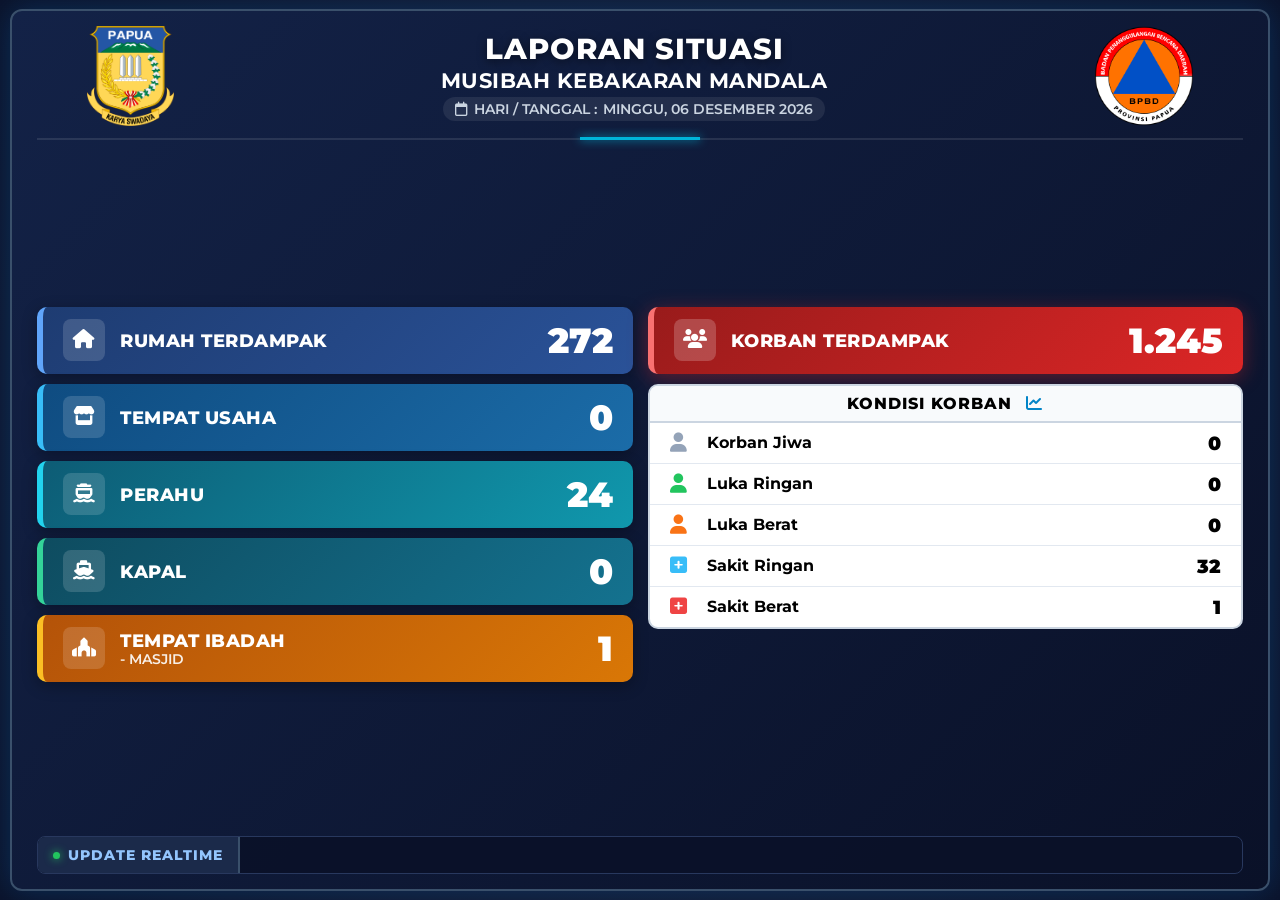
==== index.html @ 06abd389 "Add files via upload" ====
<!DOCTYPE html>
<html lang="id">
<head>
    <meta charset="UTF-8">
    <meta name="viewport" content="width=device-width, initial-scale=1.0">
    <title>Laporan Situasi - Musibah Kebakaran Mandala</title>
    <!-- Google Fonts & FontAwesome untuk Ikon -->
    <link href="https://fonts.googleapis.com/css2?family=Montserrat:wght@400;600;700;800;900&display=swap" rel="stylesheet">
    <link rel="stylesheet" href="https://cdnjs.cloudflare.com/ajax/libs/font-awesome/6.4.0/css/all.min.css">
    <!-- Hubungkan file CSS eksternal -->
    <link rel="stylesheet" href="style.css">
</head>
<body>

    <div class="dashboard-container">
        <!-- HEADER -->
        <div class="header">
            <div class="logo-left">
                <img src="logo/logo_pemprov.jpeg" alt="Logo Pemprov" style="height: 100px; object-fit: contain;">
            </div>
            <div class="title-center">
                <h1>LAPORAN SITUASI</h1>
                <h2>MUSIBAH KEBAKARAN MANDALA</h2>
                <div class="date-badge">
                    <i class="fa-regular fa-calendar"></i> HARI / TANGGAL : <span id="header-date">SABTU, 05 SEPTEMBER 2026</span>
                </div>
            </div>
            <div class="logo-right">
                <img src="logo/logo_bpbd.png" alt="Logo BPBD" style="height: 100px; object-fit: contain;">
            </div>
        </div>

        <!-- CONTENT GRID -->
        <div class="content-grid">
            
            <!-- KOLOM KIRI -->
            <div class="column">
                <!-- Rumah Terdampak -->
                <div class="card bg-blue-1">
                    <div class="card-left">
                        <div class="card-icon"><i class="fa-solid fa-house"></i></div>
                        <div class="card-title">RUMAH TERDAMPAK</div>
                    </div>
                    <div class="card-value" id="val-rumah">272</div>
                </div>

                <!-- Tempat Usaha -->
                <div class="card bg-blue-2">
                    <div class="card-left">
                        <div class="card-icon"><i class="fa-solid fa-store"></i></div>
                        <div class="card-title">TEMPAT USAHA</div>
                    </div>
                    <div class="card-value" id="val-usaha">0</div>
                </div>

                <!-- Perahu -->
                <div class="card bg-teal-1">
                    <div class="card-left">
                        <div class="card-icon"><i class="fa-solid fa-ferry"></i></div>
                        <div class="card-title">PERAHU</div>
                    </div>
                    <div class="card-value" id="val-perahu">24</div>
                </div>

                <!-- Kapal -->
                <div class="card bg-teal-2">
                    <div class="card-left">
                        <div class="card-icon"><i class="fa-solid fa-ship"></i></div>
                        <div class="card-title">KAPAL</div>
                    </div>
                    <div class="card-value" id="val-kapal">0</div>
                </div>

                <!-- Tempat Ibadah -->
                <div class="card bg-orange">
                    <div class="card-left">
                        <div class="card-icon"><i class="fa-solid fa-place-of-worship"></i></div>
                        <div>
                            <div class="card-title">TEMPAT IBADAH</div>
                            <div style="font-size: 0.85rem; font-weight: 600; opacity: 0.9;">- MASJID</div>
                        </div>
                    </div>
                    <div class="card-value" id="val-ibadah">1</div>
                </div>
            </div>

            <!-- KOLOM KANAN -->
            <div class="column">
                <!-- Korban Terdampak Utama -->
                <div class="main-victim-card">
                    <div class="card-left">
                        <div class="card-icon" style="background: rgba(255,255,255,0.2);"><i class="fa-solid fa-users"></i></div>
                        <div class="card-title">KORBAN TERDAMPAK</div>
                    </div>
                    <div class="card-value" id="val-korban-total">1.245</div>
                </div>

                <!-- Detail Kondisi Korban -->
                <div class="victim-details-box">
                    <div class="victim-header">
                        KONDISI KORBAN <i class="fa-solid fa-chart-line"></i>
                    </div>

                    <!-- Korban Jiwa -->
                    <div class="sub-row">
                        <div class="sub-row-left">
                            <i class="fa-solid fa-user" style="color: #94a3b8; font-size: 1.2rem; width: 25px;"></i>
                            <span>Korban Jiwa</span>
                        </div>
                        <div class="sub-row-val" id="val-jiwa">0</div>
                    </div>

                    <!-- Luka Ringan -->
                    <div class="sub-row">
                        <div class="sub-row-left">
                            <i class="fa-solid fa-user" style="color: #22c55e; font-size: 1.2rem; width: 25px;"></i>
                            <span>Luka Ringan</span>
                        </div>
                        <div class="sub-row-val" id="val-luka-ringan">0</div>
                    </div>

                    <!-- Luka Berat -->
                    <div class="sub-row">
                        <div class="sub-row-left">
                            <i class="fa-solid fa-user" style="color: #f97316; font-size: 1.2rem; width: 25px;"></i>
                            <span>Luka Berat</span>
                        </div>
                        <div class="sub-row-val" id="val-luka-berat">0</div>
                    </div>

                    <!-- Sakit Ringan -->
                    <div class="sub-row">
                        <div class="sub-row-left">
                            <i class="fa-solid fa-square-plus" style="color: #38bdf8; font-size: 1.2rem; width: 25px;"></i>
                            <span>Sakit Ringan</span>
                        </div>
                        <div class="sub-row-val" id="val-sakit-ringan">32</div>
                    </div>

                    <!-- Sakit Berat -->
                    <div class="sub-row">
                        <div class="sub-row-left">
                            <i class="fa-solid fa-square-plus" style="color: #ef4444; font-size: 1.2rem; width: 25px;"></i>
                            <span>Sakit Berat</span>
                        </div>
                        <div class="sub-row-val" id="val-sakit-berat">1</div>
                    </div>
                </div>
            </div>

        </div>

        <!-- FOOTER RUNNING TEXT REALTIME -->
        <div class="footer-realtime-container">
            <div class="footer-badge-fixed">
                <span class="dot-pulse"></span> UPDATE REALTIME
            </div>
            <div class="running-text-wrapper">
                <div class="running-text" id="running-text-content">
                    MEMUAT DATA STATUS TERBARU...
                </div>
            </div>
        </div>
    </div>

    <!-- Hubungkan file JavaScript eksternal -->
    <script src="script.js"></script>
</body>
</html>
---- style.css ----
* {
    box-sizing: border-box;
    margin: 0;
    padding: 0;
    font-family: 'Montserrat', sans-serif;
}

body {
    background-color: #0b132b;
    background-image: radial-gradient(circle at center, #1c2541 0%, #0b132b 100%);
    color: #ffffff;
    height: 100vh;
    display: flex;
    justify-content: center;
    align-items: center;
    padding: 10px;
    overflow: hidden;
}

.dashboard-container {
    width: 100%;
    height: 98vh;
    max-width: 100%;
    background: linear-gradient(135deg, #132247 0%, #0a1128 100%);
    border: 2px solid #3a506b;
    border-radius: 12px;
    box-shadow: 0 0 30px rgba(0, 150, 255, 0.2);
    padding: 15px 25px;
    display: flex;
    flex-direction: column;
    justify-content: space-between;
    position: relative;
}

/* HEADER SECTION */
.header {
    display: flex;
    justify-content: space-between;
    align-items: center;
    border-bottom: 2px solid rgba(255, 255, 255, 0.1);
    padding-bottom: 12px;
    margin-bottom: 12px;
    position: relative;
}

.header::after {
    content: '';
    position: absolute;
    bottom: -2px;
    left: 45%;
    width: 10%;
    height: 3px;
    background: #00b4d8;
    box-shadow: 0 0 10px #00b4d8;
}

.logo-left {
    display: flex;
    align-items: center;
    margin-left: 50px; /* Geser logo kiri ke kanan (mendekati tengah) */
}

.logo-right {
    display: flex;
    align-items: center;
    margin-right: 50px; /* Geser logo kanan ke kiri (mendekati tengah) */
}

.title-center {
    text-align: center;
}

.title-center h1 {
    font-size: 1.8rem;
    font-weight: 800;
    letter-spacing: 1px;
    color: #ffffff;
    text-shadow: 0 2px 10px rgba(0,0,0,0.5);
    margin-bottom: 2px;
}

.title-center h2 {
    font-size: 1.3rem;
    font-weight: 700;
    color: #ffffff;
    letter-spacing: 0.5px;
    margin-bottom: 4px;
}

.date-badge {
    display: inline-flex;
    align-items: center;
    gap: 6px;
    background: rgba(255, 255, 255, 0.08);
    padding: 3px 12px;
    border-radius: 20px;
    font-size: 0.9rem;
    color: #cbd5e1;
    font-weight: 600;
}

/* MAIN GRID CONTENT */
.content-grid {
    display: grid;
    grid-template-columns: 1fr 1fr;
    gap: 15px;
    flex-grow: 1;
    align-content: center;
}

.column {
    display: flex;
    flex-direction: column;
    gap: 10px;
}

/* CARD STYLES */
.card {
    display: flex;
    align-items: center;
    justify-content: space-between;
    border-radius: 10px;
    padding: 12px 20px;
    box-shadow: 0 4px 15px rgba(0,0,0,0.3);
    color: #ffffff;
}

.card-left {
    display: flex;
    align-items: center;
    gap: 15px;
}

.card-icon {
    width: 42px;
    height: 42px;
    background: rgba(255, 255, 255, 0.15);
    border-radius: 8px;
    display: flex;
    justify-content: center;
    align-items: center;
    font-size: 1.2rem;
}

.card-title {
    font-size: 1.1rem;
    font-weight: 800;
    letter-spacing: 0.5px;
}

.card-value {
    font-size: 2.2rem;
    font-weight: 900;
}

/* GRADIENTS & COLORS FOR LEFT COLUMN */
.bg-blue-1 { background: linear-gradient(135deg, #1e3c72 0%, #2a5298 100%); border-left: 6px solid #60a5fa; }
.bg-blue-2 { background: linear-gradient(135deg, #0f4c81 0%, #1b6ca8 100%); border-left: 6px solid #38bdf8; }
.bg-teal-1 { background: linear-gradient(135deg, #0d5c75 0%, #1098ad 100%); border-left: 6px solid #22d3ee; }
.bg-teal-2 { background: linear-gradient(135deg, #0e4c60 0%, #14728f 100%); border-left: 6px solid #34d399; }
.bg-orange { background: linear-gradient(135deg, #b45309 0%, #d97706 100%); border-left: 6px solid #fbbf24; }

/* RIGHT COLUMN (KONDISI KORBAN) */
.main-victim-card {
    background: linear-gradient(135deg, #991b1b 0%, #dc2626 100%);
    border-radius: 10px;
    padding: 12px 20px;
    display: flex;
    justify-content: space-between;
    align-items: center;
    box-shadow: 0 4px 20px rgba(220, 38, 38, 0.4);
    border-left: 6px solid #f87171;
    color: #ffffff;
}

/* KHUSUS BOX KONDISI KORBAN WARNA PUTIH */
.victim-details-box {
    background: #ffffff;
    border-radius: 10px;
    border: 2px solid #cbd5e1;
    overflow: hidden;
    display: flex;
    flex-direction: column;
}

.victim-header {
    background: #f8fafc;
    color: #000000;
    text-align: center;
    padding: 8px;
    font-weight: 800;
    font-size: 1rem;
    letter-spacing: 1px;
    border-bottom: 2px solid #cbd5e1;
}

.victim-header i {
    color: #0284c7;
    margin-left: 8px;
}

.sub-row {
    display: flex;
    justify-content: space-between;
    align-items: center;
    padding: 8px 20px;
    border-bottom: 1px solid #e2e8f0;
    font-size: 1rem;
    font-weight: 700;
    color: #000000;
}

.sub-row:last-child {
    border-bottom: none;
}

.sub-row-left {
    display: flex;
    align-items: center;
    gap: 12px;
}

.sub-row-val {
    font-size: 1.2rem;
    font-weight: 900;
    color: #000000;
}

/* FOOTER RUNNING TEXT REALTIME */
.footer-realtime-container {
    background: rgba(10, 17, 40, 0.9);
    border: 1px solid #28385e;
    border-radius: 8px;
    display: flex;
    align-items: center;
    overflow: hidden;
    height: 38px;
}

.footer-badge-fixed {
    background: #1b2a4a;
    color: #93c5fd;
    padding: 0 15px;
    height: 100%;
    display: flex;
    align-items: center;
    gap: 8px;
    font-weight: 800;
    font-size: 0.85rem;
    letter-spacing: 1px;
    border-right: 2px solid #3a506b;
    white-space: nowrap;
    z-index: 2;
}

.running-text-wrapper {
    width: 100%;
    overflow: hidden;
    white-space: nowrap;
    position: relative;
}

.running-text {
    display: inline-block;
    padding-left: 100%;
    animation: marquee 30s linear infinite;
    font-size: 0.9rem;
    color: #e2e8f0;
    font-weight: 700;
    letter-spacing: 1px;
}

@keyframes marquee {
    0%   { transform: translate(0, 0); }
    100% { transform: translate(-100%, 0); }
}

.dot-pulse {
    width: 7px;
    height: 7px;
    background-color: #22c55e;
    border-radius: 50%;
    display: inline-block;
    box-shadow: 0 0 8px #22c55e;
    animation: pulse 1.5s infinite;
}

@keyframes pulse {
    0% { transform: scale(0.95); opacity: 0.8; }
    50% { transform: scale(1.3); opacity: 1; box-shadow: 0 0 12px #22c55e; }
    100% { transform: scale(0.95); opacity: 0.8; }
}

/* --- MEDIA QUERIES UNTUK HP / LAYAR KECIL --- */
@media (max-width: 900px) {
    body {
        overflow: auto;
        height: auto;
    }

    .dashboard-container {
        height: auto;
    }

    .content-grid {
        grid-template-columns: 1fr;
    }

    .header {
        flex-direction: column;
        gap: 10px;
        text-align: center;
    }

    .header::after {
        display: none;
    }

    .title-center h1 {
        font-size: 1.3rem;
    }

    .title-center h2 {
        font-size: 1rem;
    }

    .card-value {
        font-size: 1.8rem;
    }

    .footer-realtime-container {
        flex-direction: column;
        height: auto;
    }

    .footer-badge-fixed {
        width: 100%;
        justify-content: center;
        border-right: none;
        border-bottom: 1px solid #3a506b;
        padding: 6px;
    }
}
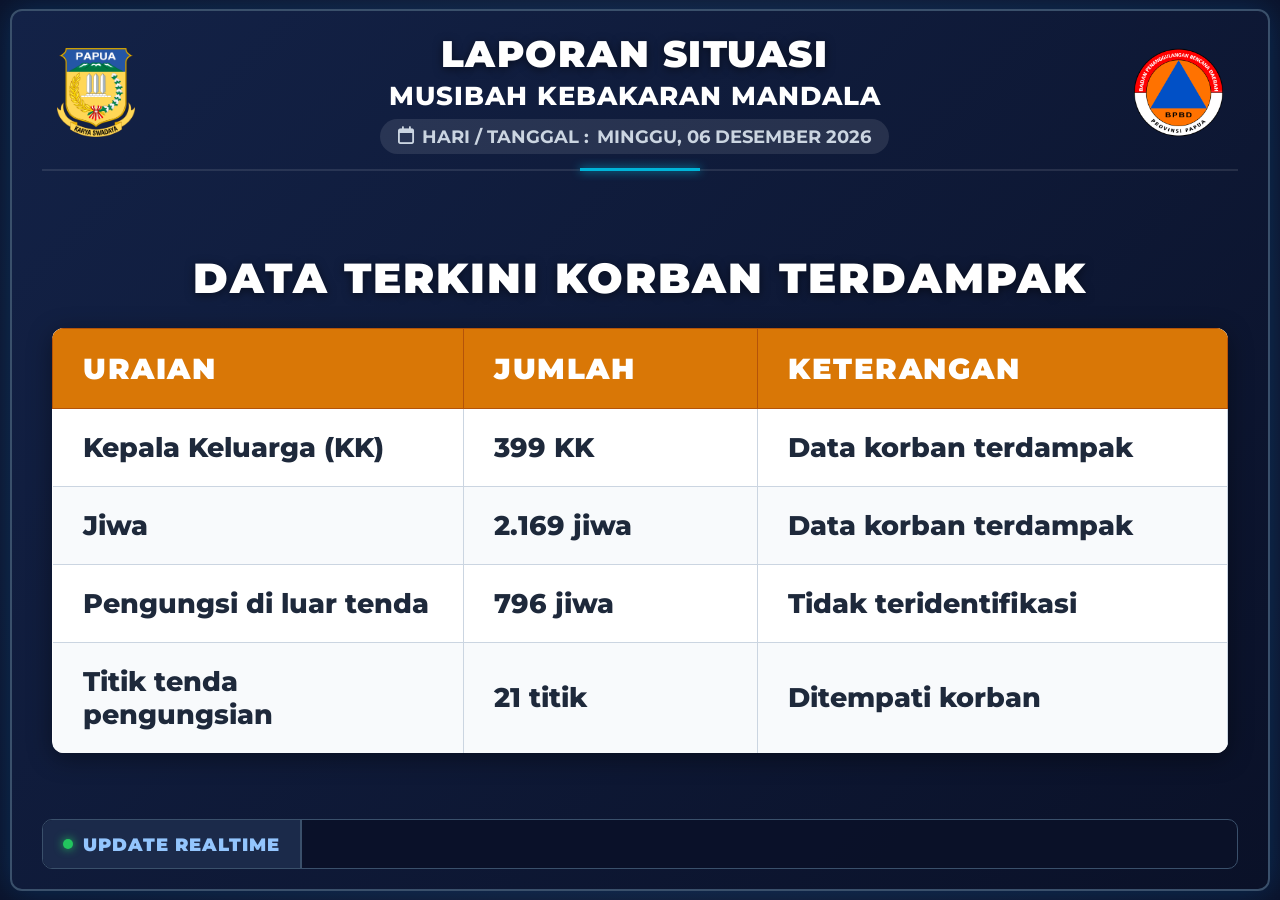
==== commit 09ec8214: "Add files via upload" ====
--- a/index.html
+++ b/index.html
@@ -3,11 +3,9 @@
 <head>
     <meta charset="UTF-8">
     <meta name="viewport" content="width=device-width, initial-scale=1.0">
-    <title>Laporan Situasi - Musibah Kebakaran Mandala</title>
-    <!-- Google Fonts & FontAwesome untuk Ikon -->
+    <title>Data Terkini Korban Terdampak - Musibah Kebakaran Mandala</title>
     <link href="https://fonts.googleapis.com/css2?family=Montserrat:wght@400;600;700;800;900&display=swap" rel="stylesheet">
     <link rel="stylesheet" href="https://cdnjs.cloudflare.com/ajax/libs/font-awesome/6.4.0/css/all.min.css">
-    <!-- Hubungkan file CSS eksternal -->
     <link rel="stylesheet" href="style.css">
 </head>
 <body>
@@ -16,7 +14,7 @@
         <!-- HEADER -->
         <div class="header">
             <div class="logo-left">
-                <img src="logo/logo_pemprov.jpeg" alt="Logo Pemprov" style="height: 100px; object-fit: contain;">
+                <img src="logo/logo_pemprov.jpeg" alt="Logo logo_pemprov" class="header-logo">
             </div>
             <div class="title-center">
                 <h1>LAPORAN SITUASI</h1>
@@ -26,128 +24,47 @@
                 </div>
             </div>
             <div class="logo-right">
-                <img src="logo/logo_bpbd.png" alt="Logo BPBD" style="height: 100px; object-fit: contain;">
+                <img src="logo/logo_bpbd.png" alt="Logo BPBD" class="header-logo">
             </div>
         </div>
 
-        <!-- CONTENT GRID -->
-        <div class="content-grid">
+        <!-- MAIN TABLE SECTION -->
+        <div class="table-section-wrapper">
+            <h2 class="table-main-title">DATA TERKINI KORBAN TERDAMPAK</h2>
             
-            <!-- KOLOM KIRI -->
-            <div class="column">
-                <!-- Rumah Terdampak -->
-                <div class="card bg-blue-1">
-                    <div class="card-left">
-                        <div class="card-icon"><i class="fa-solid fa-house"></i></div>
-                        <div class="card-title">RUMAH TERDAMPAK</div>
-                    </div>
-                    <div class="card-value" id="val-rumah">272</div>
-                </div>
-
-                <!-- Tempat Usaha -->
-                <div class="card bg-blue-2">
-                    <div class="card-left">
-                        <div class="card-icon"><i class="fa-solid fa-store"></i></div>
-                        <div class="card-title">TEMPAT USAHA</div>
-                    </div>
-                    <div class="card-value" id="val-usaha">0</div>
-                </div>
-
-                <!-- Perahu -->
-                <div class="card bg-teal-1">
-                    <div class="card-left">
-                        <div class="card-icon"><i class="fa-solid fa-ferry"></i></div>
-                        <div class="card-title">PERAHU</div>
-                    </div>
-                    <div class="card-value" id="val-perahu">24</div>
-                </div>
-
-                <!-- Kapal -->
-                <div class="card bg-teal-2">
-                    <div class="card-left">
-                        <div class="card-icon"><i class="fa-solid fa-ship"></i></div>
-                        <div class="card-title">KAPAL</div>
-                    </div>
-                    <div class="card-value" id="val-kapal">0</div>
-                </div>
-
-                <!-- Tempat Ibadah -->
-                <div class="card bg-orange">
-                    <div class="card-left">
-                        <div class="card-icon"><i class="fa-solid fa-place-of-worship"></i></div>
-                        <div>
-                            <div class="card-title">TEMPAT IBADAH</div>
-                            <div style="font-size: 0.85rem; font-weight: 600; opacity: 0.9;">- MASJID</div>
-                        </div>
-                    </div>
-                    <div class="card-value" id="val-ibadah">1</div>
-                </div>
+            <div class="table-responsive">
+                <table class="custom-data-table">
+                    <thead>
+                        <tr>
+                            <th style="width: 35%;">URAIAN</th>
+                            <th style="width: 25%;">JUMLAH</th>
+                            <th style="width: 40%;">KETERANGAN</th>
+                        </tr>
+                    </thead>
+                    <tbody>
+                        <tr>
+                            <td class="fw-bold">Kepala Keluarga (KK)</td>
+                            <td id="val-kk" class="val-highlight">399 KK</td>
+                            <td id="ket-kk">Data korban terdampak</td>
+                        </tr>
+                        <tr>
+                            <td class="fw-bold">Jiwa</td>
+                            <td id="val-jiwa" class="val-highlight">2.169 jiwa</td>
+                            <td id="ket-jiwa">Data korban terdampak</td>
+                        </tr>
+                        <tr>
+                            <td class="fw-bold">Pengungsi di luar tenda</td>
+                            <td id="val-pengungsi" class="val-highlight">796 jiwa</td>
+                            <td id="ket-pengungsi">Tidak teridentifikasi</td>
+                        </tr>
+                        <tr>
+                            <td class="fw-bold">Titik tenda pengungsian</td>
+                            <td id="val-tenda" class="val-highlight">21 titik</td>
+                            <td id="ket-tenda">Ditempati korban</td>
+                        </tr>
+                    </tbody>
+                </table>
             </div>
-
-            <!-- KOLOM KANAN -->
-            <div class="column">
-                <!-- Korban Terdampak Utama -->
-                <div class="main-victim-card">
-                    <div class="card-left">
-                        <div class="card-icon" style="background: rgba(255,255,255,0.2);"><i class="fa-solid fa-users"></i></div>
-                        <div class="card-title">KORBAN TERDAMPAK</div>
-                    </div>
-                    <div class="card-value" id="val-korban-total">1.245</div>
-                </div>
-
-                <!-- Detail Kondisi Korban -->
-                <div class="victim-details-box">
-                    <div class="victim-header">
-                        KONDISI KORBAN <i class="fa-solid fa-chart-line"></i>
-                    </div>
-
-                    <!-- Korban Jiwa -->
-                    <div class="sub-row">
-                        <div class="sub-row-left">
-                            <i class="fa-solid fa-user" style="color: #94a3b8; font-size: 1.2rem; width: 25px;"></i>
-                            <span>Korban Jiwa</span>
-                        </div>
-                        <div class="sub-row-val" id="val-jiwa">0</div>
-                    </div>
-
-                    <!-- Luka Ringan -->
-                    <div class="sub-row">
-                        <div class="sub-row-left">
-                            <i class="fa-solid fa-user" style="color: #22c55e; font-size: 1.2rem; width: 25px;"></i>
-                            <span>Luka Ringan</span>
-                        </div>
-                        <div class="sub-row-val" id="val-luka-ringan">0</div>
-                    </div>
-
-                    <!-- Luka Berat -->
-                    <div class="sub-row">
-                        <div class="sub-row-left">
-                            <i class="fa-solid fa-user" style="color: #f97316; font-size: 1.2rem; width: 25px;"></i>
-                            <span>Luka Berat</span>
-                        </div>
-                        <div class="sub-row-val" id="val-luka-berat">0</div>
-                    </div>
-
-                    <!-- Sakit Ringan -->
-                    <div class="sub-row">
-                        <div class="sub-row-left">
-                            <i class="fa-solid fa-square-plus" style="color: #38bdf8; font-size: 1.2rem; width: 25px;"></i>
-                            <span>Sakit Ringan</span>
-                        </div>
-                        <div class="sub-row-val" id="val-sakit-ringan">32</div>
-                    </div>
-
-                    <!-- Sakit Berat -->
-                    <div class="sub-row">
-                        <div class="sub-row-left">
-                            <i class="fa-solid fa-square-plus" style="color: #ef4444; font-size: 1.2rem; width: 25px;"></i>
-                            <span>Sakit Berat</span>
-                        </div>
-                        <div class="sub-row-val" id="val-sakit-berat">1</div>
-                    </div>
-                </div>
-            </div>
-
         </div>
 
         <!-- FOOTER RUNNING TEXT REALTIME -->
@@ -163,7 +80,6 @@
         </div>
     </div>
 
-    <!-- Hubungkan file JavaScript eksternal -->
     <script src="script.js"></script>
 </body>
 </html>
--- a/style.css
+++ b/style.css
@@ -25,21 +25,21 @@
     border: 2px solid #3a506b;
     border-radius: 12px;
     box-shadow: 0 0 30px rgba(0, 150, 255, 0.2);
-    padding: 15px 25px;
+    padding: 20px 30px;
     display: flex;
     flex-direction: column;
     justify-content: space-between;
     position: relative;
 }
 
-/* HEADER SECTION */
+/* HEADER SECTION (FONT DIPERBESAR) */
 .header {
     display: flex;
     justify-content: space-between;
     align-items: center;
     border-bottom: 2px solid rgba(255, 255, 255, 0.1);
-    padding-bottom: 12px;
-    margin-bottom: 12px;
+    padding-bottom: 15px;
+    margin-bottom: 15px;
     position: relative;
 }
 
@@ -57,13 +57,18 @@
 .logo-left {
     display: flex;
     align-items: center;
-    margin-left: 50px; /* Geser logo kiri ke kanan (mendekati tengah) */
+    margin-left: 15px;
 }
 
 .logo-right {
     display: flex;
     align-items: center;
-    margin-right: 50px; /* Geser logo kanan ke kiri (mendekati tengah) */
+    margin-right: 15px;
+}
+
+.header-logo {
+    height: 90px; /* Logo diperbesar */
+    object-fit: contain;
 }
 
 .title-center {
@@ -71,182 +76,130 @@
 }
 
 .title-center h1 {
-    font-size: 1.8rem;
+    font-size: 2.3rem; /* Diperbesar */
+    font-weight: 900;
+    letter-spacing: 1.5px;
+    color: #ffffff;
+    text-shadow: 0 2px 10px rgba(0,0,0,0.5);
+    margin-bottom: 4px;
+}
+
+.title-center h2 {
+    font-size: 1.6rem; /* Diperbesar */
     font-weight: 800;
     letter-spacing: 1px;
     color: #ffffff;
-    text-shadow: 0 2px 10px rgba(0,0,0,0.5);
-    margin-bottom: 2px;
-}
-
-.title-center h2 {
-    font-size: 1.3rem;
-    font-weight: 700;
-    color: #ffffff;
-    letter-spacing: 0.5px;
-    margin-bottom: 4px;
+    margin-bottom: 8px;
 }
 
 .date-badge {
     display: inline-flex;
     align-items: center;
-    gap: 6px;
-    background: rgba(255, 255, 255, 0.08);
-    padding: 3px 12px;
+    gap: 8px;
+    background: rgba(255, 255, 255, 0.1);
+    padding: 6px 18px;
     border-radius: 20px;
-    font-size: 0.9rem;
+    font-size: 1.15rem; /* Diperbesar */
     color: #cbd5e1;
-    font-weight: 600;
-}
-
-/* MAIN GRID CONTENT */
-.content-grid {
-    display: grid;
-    grid-template-columns: 1fr 1fr;
-    gap: 15px;
+    font-weight: 700;
+}
+
+/* TABLE SECTION STYLES (FONT SANGAT BESAR) */
+.table-section-wrapper {
     flex-grow: 1;
-    align-content: center;
-}
-
-.column {
     display: flex;
     flex-direction: column;
-    gap: 10px;
-}
-
-/* CARD STYLES */
-.card {
-    display: flex;
-    align-items: center;
-    justify-content: space-between;
-    border-radius: 10px;
-    padding: 12px 20px;
-    box-shadow: 0 4px 15px rgba(0,0,0,0.3);
-    color: #ffffff;
-}
-
-.card-left {
-    display: flex;
-    align-items: center;
-    gap: 15px;
-}
-
-.card-icon {
-    width: 42px;
-    height: 42px;
-    background: rgba(255, 255, 255, 0.15);
-    border-radius: 8px;
-    display: flex;
     justify-content: center;
-    align-items: center;
-    font-size: 1.2rem;
-}
-
-.card-title {
-    font-size: 1.1rem;
+    padding: 0 10px;
+}
+
+.table-main-title {
+    font-size: 2.6rem; /* Diperbesar */
+    font-weight: 900;
+    text-align: center;
+    margin-bottom: 25px;
+    letter-spacing: 2px;
+    color: #ffffff;
+    text-shadow: 0 2px 10px rgba(0,0,0,0.5);
+}
+
+.table-responsive {
+    width: 100%;
+    background: #ffffff;
+    border-radius: 12px;
+    overflow: hidden;
+    box-shadow: 0 5px 25px rgba(0,0,0,0.4);
+}
+
+.custom-data-table {
+    width: 100%;
+    border-collapse: collapse;
+    text-align: left;
+    color: #000000;
+}
+
+.custom-data-table th {
+    background: #d97706;
+    color: #ffffff;
+    font-size: 1.8rem; /* Diperbesar */
+    font-weight: 900;
+    padding: 22px 30px;
+    letter-spacing: 1.5px;
+    border: 1px solid #b45309;
+}
+
+.custom-data-table td {
+    padding: 22px 30px;
+    font-size: 1.7rem; /* Diperbesar maksimal */
     font-weight: 800;
-    letter-spacing: 0.5px;
-}
-
-.card-value {
-    font-size: 2.2rem;
-    font-weight: 900;
-}
-
-/* GRADIENTS & COLORS FOR LEFT COLUMN */
-.bg-blue-1 { background: linear-gradient(135deg, #1e3c72 0%, #2a5298 100%); border-left: 6px solid #60a5fa; }
-.bg-blue-2 { background: linear-gradient(135deg, #0f4c81 0%, #1b6ca8 100%); border-left: 6px solid #38bdf8; }
-.bg-teal-1 { background: linear-gradient(135deg, #0d5c75 0%, #1098ad 100%); border-left: 6px solid #22d3ee; }
-.bg-teal-2 { background: linear-gradient(135deg, #0e4c60 0%, #14728f 100%); border-left: 6px solid #34d399; }
-.bg-orange { background: linear-gradient(135deg, #b45309 0%, #d97706 100%); border-left: 6px solid #fbbf24; }
-
-/* RIGHT COLUMN (KONDISI KORBAN) */
-.main-victim-card {
-    background: linear-gradient(135deg, #991b1b 0%, #dc2626 100%);
-    border-radius: 10px;
-    padding: 12px 20px;
-    display: flex;
-    justify-content: space-between;
-    align-items: center;
-    box-shadow: 0 4px 20px rgba(220, 38, 38, 0.4);
-    border-left: 6px solid #f87171;
-    color: #ffffff;
-}
-
-/* KHUSUS BOX KONDISI KORBAN WARNA PUTIH */
-.victim-details-box {
-    background: #ffffff;
-    border-radius: 10px;
-    border: 2px solid #cbd5e1;
-    overflow: hidden;
-    display: flex;
-    flex-direction: column;
-}
-
-.victim-header {
-    background: #f8fafc;
-    color: #000000;
-    text-align: center;
-    padding: 8px;
-    font-weight: 800;
-    font-size: 1rem;
-    letter-spacing: 1px;
-    border-bottom: 2px solid #cbd5e1;
-}
-
-.victim-header i {
-    color: #0284c7;
-    margin-left: 8px;
-}
-
-.sub-row {
-    display: flex;
-    justify-content: space-between;
-    align-items: center;
-    padding: 8px 20px;
-    border-bottom: 1px solid #e2e8f0;
-    font-size: 1rem;
-    font-weight: 700;
-    color: #000000;
-}
-
-.sub-row:last-child {
+    border-bottom: 1px solid #cbd5e1;
+    border-right: 1px solid #cbd5e1;
+    color: #1e293b;
+}
+
+.custom-data-table tr:last-child td {
     border-bottom: none;
 }
 
-.sub-row-left {
-    display: flex;
-    align-items: center;
-    gap: 12px;
-}
-
-.sub-row-val {
-    font-size: 1.2rem;
-    font-weight: 900;
-    color: #000000;
+.custom-data-table tr:nth-child(even) {
+    background-color: #f8fafc;
+}
+
+.custom-data-table tr:nth-child(odd) {
+    background-color: #ffffff;
+}
+
+.fw-bold {
+    font-weight: 900;
+}
+
+.val-highlight {
+    font-weight: 900;
+    color: #0f172a;
+    font-size: 1.9rem; /* Angka jumlah dibuat sangat mencolok */
 }
 
 /* FOOTER RUNNING TEXT REALTIME */
 .footer-realtime-container {
     background: rgba(10, 17, 40, 0.9);
-    border: 1px solid #28385e;
-    border-radius: 8px;
+    border: 1px solid #3a506b;
+    border-radius: 10px;
     display: flex;
     align-items: center;
     overflow: hidden;
-    height: 38px;
+    height: 50px; /* Diperbesar */
 }
 
 .footer-badge-fixed {
     background: #1b2a4a;
     color: #93c5fd;
-    padding: 0 15px;
+    padding: 0 20px;
     height: 100%;
     display: flex;
     align-items: center;
-    gap: 8px;
-    font-weight: 800;
-    font-size: 0.85rem;
+    gap: 10px;
+    font-weight: 900;
+    font-size: 1.1rem; /* Diperbesar */
     letter-spacing: 1px;
     border-right: 2px solid #3a506b;
     white-space: nowrap;
@@ -263,10 +216,10 @@
 .running-text {
     display: inline-block;
     padding-left: 100%;
-    animation: marquee 30s linear infinite;
-    font-size: 0.9rem;
+    animation: marquee 35s linear infinite;
+    font-size: 1.2rem; /* Diperbesar */
     color: #e2e8f0;
-    font-weight: 700;
+    font-weight: 800;
     letter-spacing: 1px;
 }
 
@@ -276,18 +229,18 @@
 }
 
 .dot-pulse {
-    width: 7px;
-    height: 7px;
+    width: 10px;
+    height: 10px;
     background-color: #22c55e;
     border-radius: 50%;
     display: inline-block;
-    box-shadow: 0 0 8px #22c55e;
+    box-shadow: 0 0 10px #22c55e;
     animation: pulse 1.5s infinite;
 }
 
 @keyframes pulse {
     0% { transform: scale(0.95); opacity: 0.8; }
-    50% { transform: scale(1.3); opacity: 1; box-shadow: 0 0 12px #22c55e; }
+    50% { transform: scale(1.3); opacity: 1; box-shadow: 0 0 15px #22c55e; }
     100% { transform: scale(0.95); opacity: 0.8; }
 }
 
@@ -302,30 +255,46 @@
         height: auto;
     }
 
-    .content-grid {
-        grid-template-columns: 1fr;
-    }
-
     .header {
-        flex-direction: column;
-        gap: 10px;
-        text-align: center;
-    }
-
-    .header::after {
-        display: none;
+        flex-direction: row;
+        justify-content: space-between;
+        align-items: center;
+    }
+
+    .header-logo {
+        height: 45px !important;
     }
 
     .title-center h1 {
-        font-size: 1.3rem;
+        font-size: 1.1rem;
     }
 
     .title-center h2 {
-        font-size: 1rem;
-    }
-
-    .card-value {
-        font-size: 1.8rem;
+        font-size: 0.85rem;
+    }
+
+    .date-badge {
+        font-size: 0.75rem;
+        padding: 3px 8px;
+    }
+
+    .table-main-title {
+        font-size: 1.4rem;
+        margin: 15px 0;
+    }
+
+    .custom-data-table th {
+        font-size: 1.1rem;
+        padding: 12px;
+    }
+
+    .custom-data-table td {
+        padding: 12px;
+        font-size: 1.05rem;
+    }
+
+    .val-highlight {
+        font-size: 1.2rem;
     }
 
     .footer-realtime-container {
@@ -338,6 +307,11 @@
         justify-content: center;
         border-right: none;
         border-bottom: 1px solid #3a506b;
-        padding: 6px;
+        padding: 8px;
+        font-size: 0.95rem;
+    }
+
+    .running-text {
+        font-size: 0.95rem;
     }
 }
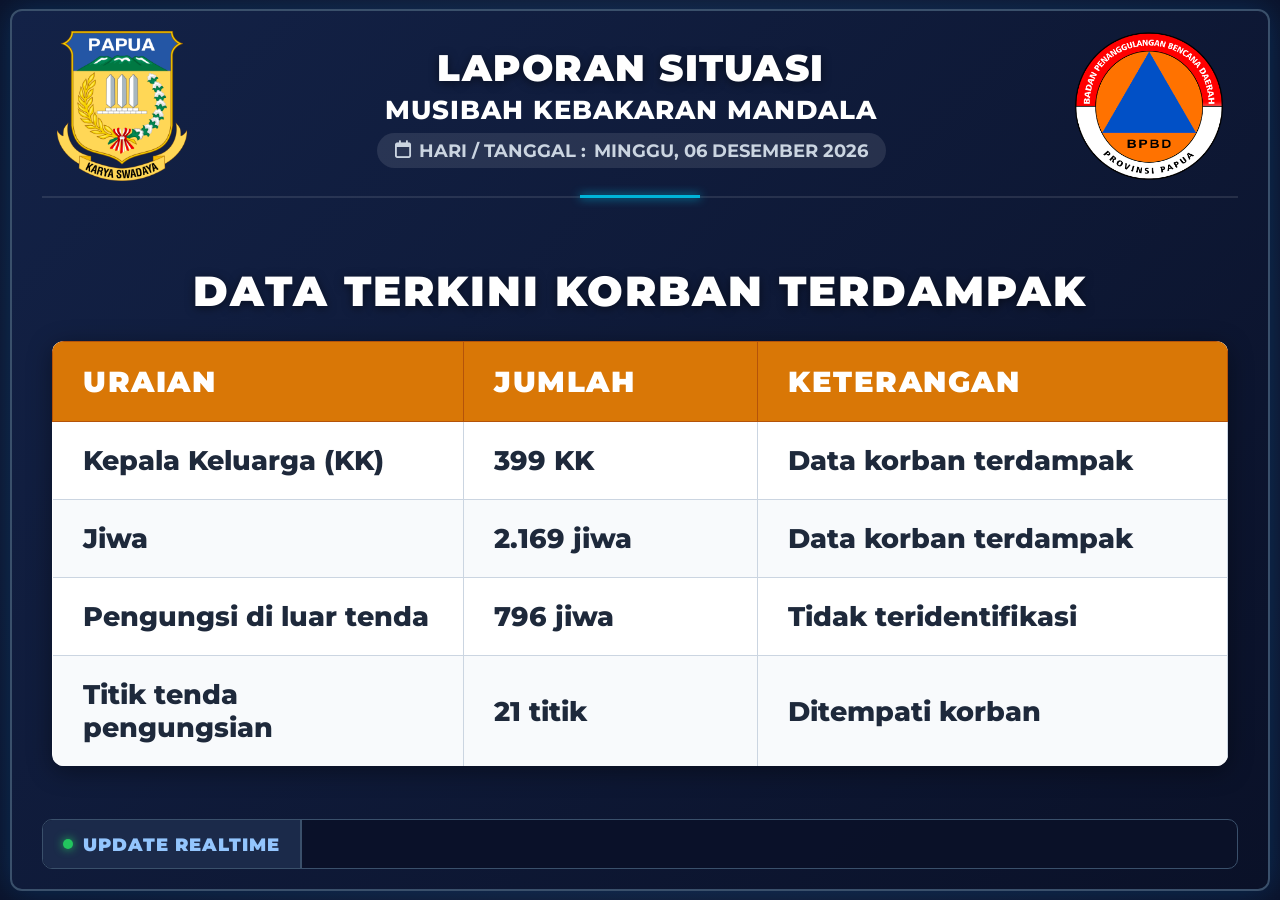
==== commit cb654644: "Update index.html" ====
--- a/index.html
+++ b/index.html
@@ -14,7 +14,7 @@
         <!-- HEADER -->
         <div class="header">
             <div class="logo-left">
-                <img src="logo/logo_pemprov.jpeg" alt="Logo logo_pemprov" class="header-logo">
+                <img src="logo/logo_pemprov.jpeg" alt="Logo logo_pemprov" class="header-logo" style="height: 150px !important; width: auto !important;">
             </div>
             <div class="title-center">
                 <h1>LAPORAN SITUASI</h1>
@@ -24,7 +24,7 @@
                 </div>
             </div>
             <div class="logo-right">
-                <img src="logo/logo_bpbd.png" alt="Logo BPBD" class="header-logo">
+                <img src="logo/logo_bpbd.png" alt="Logo BPBD" class="header-logo" style="height: 150px !important; width: auto !important;">
             </div>
         </div>
 
@@ -82,4 +82,4 @@
 
     <script src="script.js"></script>
 </body>
-</html>+</html>
--- a/style.css
+++ b/style.css
@@ -67,7 +67,7 @@
 }
 
 .header-logo {
-    height: 90px; /* Logo diperbesar */
+    height: 150px; /* Logo diperbesar */
     object-fit: contain;
 }
 
@@ -314,4 +314,4 @@
     .running-text {
         font-size: 0.95rem;
     }
-}+}
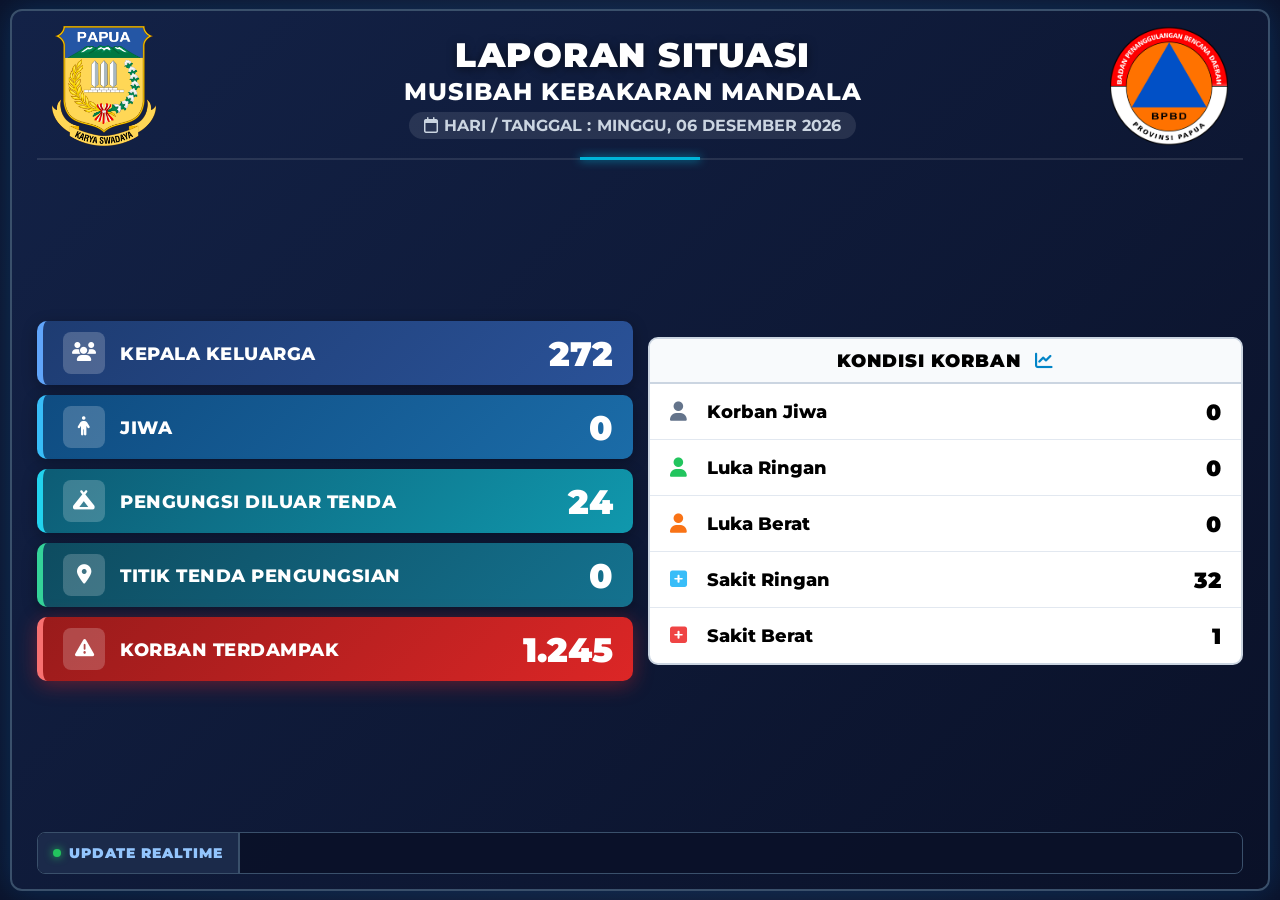
==== commit 54e2723b: "Add files via upload" ====
--- a/index.html
+++ b/index.html
@@ -3,7 +3,7 @@
 <head>
     <meta charset="UTF-8">
     <meta name="viewport" content="width=device-width, initial-scale=1.0">
-    <title>Data Terkini Korban Terdampak - Musibah Kebakaran Mandala</title>
+    <title>Laporan Situasi - Musibah Kebakaran Mandala</title>
     <link href="https://fonts.googleapis.com/css2?family=Montserrat:wght@400;600;700;800;900&display=swap" rel="stylesheet">
     <link rel="stylesheet" href="https://cdnjs.cloudflare.com/ajax/libs/font-awesome/6.4.0/css/all.min.css">
     <link rel="stylesheet" href="style.css">
@@ -14,7 +14,7 @@
         <!-- HEADER -->
         <div class="header">
             <div class="logo-left">
-                <img src="logo/logo_pemprov.jpeg" alt="Logo logo_pemprov" class="header-logo" style="height: 150px !important; width: auto !important;">
+                <img src="logo/logo_pemprov.jpeg" alt="Logo logo_pemprov" class="header-logo" style="height: 120px !important; width: auto !important;">
             </div>
             <div class="title-center">
                 <h1>LAPORAN SITUASI</h1>
@@ -24,47 +24,105 @@
                 </div>
             </div>
             <div class="logo-right">
-                <img src="logo/logo_bpbd.png" alt="Logo BPBD" class="header-logo" style="height: 150px !important; width: auto !important;">
+                <img src="logo/logo_bpbd.png" alt="Logo BPBD" class="header-logo" style="height: 120px !important; width: auto !important;">
             </div>
         </div>
 
-        <!-- MAIN TABLE SECTION -->
-        <div class="table-section-wrapper">
-            <h2 class="table-main-title">DATA TERKINI KORBAN TERDAMPAK</h2>
+        <!-- CONTENT GRID -->
+        <div class="content-grid">
             
-            <div class="table-responsive">
-                <table class="custom-data-table">
-                    <thead>
-                        <tr>
-                            <th style="width: 35%;">URAIAN</th>
-                            <th style="width: 25%;">JUMLAH</th>
-                            <th style="width: 40%;">KETERANGAN</th>
-                        </tr>
-                    </thead>
-                    <tbody>
-                        <tr>
-                            <td class="fw-bold">Kepala Keluarga (KK)</td>
-                            <td id="val-kk" class="val-highlight">399 KK</td>
-                            <td id="ket-kk">Data korban terdampak</td>
-                        </tr>
-                        <tr>
-                            <td class="fw-bold">Jiwa</td>
-                            <td id="val-jiwa" class="val-highlight">2.169 jiwa</td>
-                            <td id="ket-jiwa">Data korban terdampak</td>
-                        </tr>
-                        <tr>
-                            <td class="fw-bold">Pengungsi di luar tenda</td>
-                            <td id="val-pengungsi" class="val-highlight">796 jiwa</td>
-                            <td id="ket-pengungsi">Tidak teridentifikasi</td>
-                        </tr>
-                        <tr>
-                            <td class="fw-bold">Titik tenda pengungsian</td>
-                            <td id="val-tenda" class="val-highlight">21 titik</td>
-                            <td id="ket-tenda">Ditempati korban</td>
-                        </tr>
-                    </tbody>
-                </table>
+            <!-- KOLOM KIRI -->
+            <div class="column">
+                <div class="card bg-blue-1">
+                    <div class="card-left">
+                        <div class="card-icon"><i class="fa-solid fa-users"></i></div>
+                        <div class="card-title">KEPALA KELUARGA</div>
+                    </div>
+                    <div class="card-value" id="val-kk">272</div>
+                </div>
+
+                <div class="card bg-blue-2">
+                    <div class="card-left">
+                        <div class="card-icon"><i class="fa-solid fa-person"></i></div>
+                        <div class="card-title">JIWA</div>
+                    </div>
+                    <div class="card-value" id="val-jiwa-card">0</div>
+                </div>
+
+                <div class="card bg-teal-1">
+                    <div class="card-left">
+                        <div class="card-icon"><i class="fa-solid fa-campground"></i></div>
+                        <div class="card-title">PENGUNGSI DILUAR TENDA</div>
+                    </div>
+                    <div class="card-value" id="val-pengungsi">24</div>
+                </div>
+
+                <div class="card bg-teal-2">
+                    <div class="card-left">
+                        <div class="card-icon"><i class="fa-solid fa-location-dot"></i></div>
+                        <div class="card-title">TITIK TENDA PENGUNGSIAN</div>
+                    </div>
+                    <div class="card-value" id="val-tenda">0</div>
+                </div>
+
+                <div class="main-victim-card">
+                    <div class="card-left">
+                        <div class="card-icon" style="background: rgba(255,255,255,0.2);"><i class="fa-solid fa-triangle-exclamation"></i></div>
+                        <div class="card-title">KORBAN TERDAMPAK</div>
+                    </div>
+                    <div class="card-value" id="val-korban-total">1.245</div>
+                </div>
             </div>
+
+            <!-- KOLOM KANAN (HANYA KONDISI KORBAN) -->
+            <div class="column right-column-single">
+                <div class="victim-details-box">
+                    <div class="victim-header">
+                        KONDISI KORBAN <i class="fa-solid fa-chart-line"></i>
+                    </div>
+
+                    <div class="sub-row">
+                        <div class="sub-row-left">
+                            <i class="fa-solid fa-user" style="color: #64748b; font-size: 1.2rem; width: 25px;"></i>
+                            <span>Korban Jiwa</span>
+                        </div>
+                        <div class="sub-row-val" id="val-jiwa">0</div>
+                    </div>
+
+                    <div class="sub-row">
+                        <div class="sub-row-left">
+                            <i class="fa-solid fa-user" style="color: #22c55e; font-size: 1.2rem; width: 25px;"></i>
+                            <span>Luka Ringan</span>
+                        </div>
+                        <div class="sub-row-val" id="val-luka-ringan">0</div>
+                    </div>
+
+                    <div class="sub-row">
+                        <div class="sub-row-left">
+                            <i class="fa-solid fa-user" style="color: #f97316; font-size: 1.2rem; width: 25px;"></i>
+                            <span>Luka Berat</span>
+                        </div>
+                        <div class="sub-row-val" id="val-luka-berat">0</div>
+                    </div>
+
+                    <div class="sub-row">
+                        <div class="sub-row-left">
+                            <i class="fa-solid fa-square-plus" style="color: #38bdf8; font-size: 1.2rem; width: 25px;"></i>
+                            <span>Sakit Ringan</span>
+                        </div>
+                        <div class="sub-row-val" id="val-sakit-ringan">32</div>
+                    </div>
+
+                    <div class="sub-row">
+                        <div class="sub-row-left">
+                            <i class="fa-solid fa-square-plus" style="color: #ef4444; font-size: 1.2rem; width: 25px;"></i>
+                            <span>Sakit Berat</span>
+                        </div>
+                        <div class="sub-row-val" id="val-sakit-berat">1</div>
+                    </div>
+                </div>
+            </div>
+
         </div>
 
         <!-- FOOTER RUNNING TEXT REALTIME -->
@@ -82,4 +140,4 @@
 
     <script src="script.js"></script>
 </body>
-</html>
+</html>
--- a/style.css
+++ b/style.css
@@ -25,21 +25,21 @@
     border: 2px solid #3a506b;
     border-radius: 12px;
     box-shadow: 0 0 30px rgba(0, 150, 255, 0.2);
-    padding: 20px 30px;
+    padding: 15px 25px;
     display: flex;
     flex-direction: column;
     justify-content: space-between;
     position: relative;
 }
 
-/* HEADER SECTION (FONT DIPERBESAR) */
+/* HEADER SECTION */
 .header {
     display: flex;
     justify-content: space-between;
     align-items: center;
     border-bottom: 2px solid rgba(255, 255, 255, 0.1);
-    padding-bottom: 15px;
-    margin-bottom: 15px;
+    padding-bottom: 12px;
+    margin-bottom: 10px;
     position: relative;
 }
 
@@ -67,7 +67,8 @@
 }
 
 .header-logo {
-    height: 150px; /* Logo diperbesar */
+    height: 110px !important;
+    width: auto !important;
     object-fit: contain;
 }
 
@@ -76,130 +77,186 @@
 }
 
 .title-center h1 {
-    font-size: 2.3rem; /* Diperbesar */
+    font-size: 2.1rem;
     font-weight: 900;
     letter-spacing: 1.5px;
     color: #ffffff;
     text-shadow: 0 2px 10px rgba(0,0,0,0.5);
-    margin-bottom: 4px;
+    margin-bottom: 2px;
 }
 
 .title-center h2 {
-    font-size: 1.6rem; /* Diperbesar */
+    font-size: 1.5rem;
     font-weight: 800;
     letter-spacing: 1px;
     color: #ffffff;
-    margin-bottom: 8px;
+    margin-bottom: 6px;
 }
 
 .date-badge {
     display: inline-flex;
     align-items: center;
-    gap: 8px;
+    gap: 6px;
     background: rgba(255, 255, 255, 0.1);
-    padding: 6px 18px;
+    padding: 4px 15px;
     border-radius: 20px;
-    font-size: 1.15rem; /* Diperbesar */
+    font-size: 1rem;
     color: #cbd5e1;
     font-weight: 700;
 }
 
-/* TABLE SECTION STYLES (FONT SANGAT BESAR) */
-.table-section-wrapper {
+/* MAIN GRID CONTENT */
+.content-grid {
+    display: grid;
+    grid-template-columns: 1fr 1fr;
+    gap: 15px;
     flex-grow: 1;
+    align-content: center;
+}
+
+.column {
     display: flex;
     flex-direction: column;
+    gap: 10px;
+}
+
+/* Menyamakan tinggi kolom kanan dengan kolom kiri */
+.right-column-single {
     justify-content: center;
-    padding: 0 10px;
-}
-
-.table-main-title {
-    font-size: 2.6rem; /* Diperbesar */
-    font-weight: 900;
+}
+
+/* CARD STYLES */
+.card {
+    display: flex;
+    align-items: center;
+    justify-content: space-between;
+    border-radius: 10px;
+    padding: 11px 20px;
+    box-shadow: 0 4px 15px rgba(0,0,0,0.3);
+    color: #ffffff;
+}
+
+.card-left {
+    display: flex;
+    align-items: center;
+    gap: 15px;
+}
+
+.card-icon {
+    width: 42px;
+    height: 42px;
+    background: rgba(255, 255, 255, 0.2);
+    border-radius: 8px;
+    display: flex;
+    justify-content: center;
+    align-items: center;
+    font-size: 1.2rem;
+}
+
+.card-title {
+    font-size: 1.1rem;
+    font-weight: 800;
+    letter-spacing: 0.5px;
+}
+
+.card-value {
+    font-size: 2.1rem;
+    font-weight: 900;
+}
+
+/* GRADIENTS & COLORS FOR LEFT COLUMN */
+.bg-blue-1 { background: linear-gradient(135deg, #1e3c72 0%, #2a5298 100%); border-left: 6px solid #60a5fa; }
+.bg-blue-2 { background: linear-gradient(135deg, #0f4c81 0%, #1b6ca8 100%); border-left: 6px solid #38bdf8; }
+.bg-teal-1 { background: linear-gradient(135deg, #0d5c75 0%, #1098ad 100%); border-left: 6px solid #22d3ee; }
+.bg-teal-2 { background: linear-gradient(135deg, #0e4c60 0%, #14728f 100%); border-left: 6px solid #34d399; }
+
+/* KORBAN TERDAMPAK DI BAWAH KIRI */
+.main-victim-card {
+    background: linear-gradient(135deg, #991b1b 0%, #dc2626 100%);
+    border-radius: 10px;
+    padding: 11px 20px;
+    display: flex;
+    justify-content: space-between;
+    align-items: center;
+    box-shadow: 0 4px 20px rgba(220, 38, 38, 0.4);
+    border-left: 6px solid #f87171;
+    color: #ffffff;
+}
+
+/* BOX KONDISI KORBAN DI KANAN (SAMA RATA) */
+.victim-details-box {
+    background: #ffffff;
+    border-radius: 10px;
+    border: 2px solid #cbd5e1;
+    overflow: hidden;
+    display: flex;
+    flex-direction: column;
+}
+
+.victim-header {
+    background: #f8fafc;
+    color: #000000;
     text-align: center;
-    margin-bottom: 25px;
-    letter-spacing: 2px;
-    color: #ffffff;
-    text-shadow: 0 2px 10px rgba(0,0,0,0.5);
-}
-
-.table-responsive {
-    width: 100%;
-    background: #ffffff;
-    border-radius: 12px;
-    overflow: hidden;
-    box-shadow: 0 5px 25px rgba(0,0,0,0.4);
-}
-
-.custom-data-table {
-    width: 100%;
-    border-collapse: collapse;
-    text-align: left;
+    padding: 11px;
+    font-weight: 900;
+    font-size: 1.1rem;
+    letter-spacing: 1px;
+    border-bottom: 2px solid #cbd5e1;
+}
+
+.victim-header i {
+    color: #0284c7;
+    margin-left: 8px;
+}
+
+.sub-row {
+    display: flex;
+    justify-content: space-between;
+    align-items: center;
+    padding: 13.5px 20px;
+    border-bottom: 1px solid #e2e8f0;
+    font-size: 1.1rem;
+    font-weight: 800;
     color: #000000;
 }
 
-.custom-data-table th {
-    background: #d97706;
-    color: #ffffff;
-    font-size: 1.8rem; /* Diperbesar */
-    font-weight: 900;
-    padding: 22px 30px;
-    letter-spacing: 1.5px;
-    border: 1px solid #b45309;
-}
-
-.custom-data-table td {
-    padding: 22px 30px;
-    font-size: 1.7rem; /* Diperbesar maksimal */
-    font-weight: 800;
-    border-bottom: 1px solid #cbd5e1;
-    border-right: 1px solid #cbd5e1;
-    color: #1e293b;
-}
-
-.custom-data-table tr:last-child td {
+.sub-row:last-child {
     border-bottom: none;
 }
 
-.custom-data-table tr:nth-child(even) {
-    background-color: #f8fafc;
-}
-
-.custom-data-table tr:nth-child(odd) {
-    background-color: #ffffff;
-}
-
-.fw-bold {
-    font-weight: 900;
-}
-
-.val-highlight {
-    font-weight: 900;
-    color: #0f172a;
-    font-size: 1.9rem; /* Angka jumlah dibuat sangat mencolok */
+.sub-row-left {
+    display: flex;
+    align-items: center;
+    gap: 12px;
+}
+
+.sub-row-val {
+    font-size: 1.4rem;
+    font-weight: 900;
+    color: #000000;
 }
 
 /* FOOTER RUNNING TEXT REALTIME */
 .footer-realtime-container {
     background: rgba(10, 17, 40, 0.9);
     border: 1px solid #3a506b;
-    border-radius: 10px;
+    border-radius: 8px;
     display: flex;
     align-items: center;
     overflow: hidden;
-    height: 50px; /* Diperbesar */
+    height: 42px;
 }
 
 .footer-badge-fixed {
     background: #1b2a4a;
     color: #93c5fd;
-    padding: 0 20px;
+    padding: 0 15px;
     height: 100%;
     display: flex;
     align-items: center;
-    gap: 10px;
-    font-weight: 900;
-    font-size: 1.1rem; /* Diperbesar */
+    gap: 8px;
+    font-weight: 900;
+    font-size: 0.9rem;
     letter-spacing: 1px;
     border-right: 2px solid #3a506b;
     white-space: nowrap;
@@ -216,8 +273,8 @@
 .running-text {
     display: inline-block;
     padding-left: 100%;
-    animation: marquee 35s linear infinite;
-    font-size: 1.2rem; /* Diperbesar */
+    animation: marquee 30s linear infinite;
+    font-size: 1rem;
     color: #e2e8f0;
     font-weight: 800;
     letter-spacing: 1px;
@@ -229,18 +286,18 @@
 }
 
 .dot-pulse {
-    width: 10px;
-    height: 10px;
+    width: 8px;
+    height: 8px;
     background-color: #22c55e;
     border-radius: 50%;
     display: inline-block;
-    box-shadow: 0 0 10px #22c55e;
+    box-shadow: 0 0 8px #22c55e;
     animation: pulse 1.5s infinite;
 }
 
 @keyframes pulse {
     0% { transform: scale(0.95); opacity: 0.8; }
-    50% { transform: scale(1.3); opacity: 1; box-shadow: 0 0 15px #22c55e; }
+    50% { transform: scale(1.3); opacity: 1; box-shadow: 0 0 12px #22c55e; }
     100% { transform: scale(0.95); opacity: 0.8; }
 }
 
@@ -255,6 +312,10 @@
         height: auto;
     }
 
+    .content-grid {
+        grid-template-columns: 1fr;
+    }
+
     .header {
         flex-direction: row;
         justify-content: space-between;
@@ -266,35 +327,20 @@
     }
 
     .title-center h1 {
-        font-size: 1.1rem;
+        font-size: 1rem;
     }
 
     .title-center h2 {
-        font-size: 0.85rem;
+        font-size: 0.8rem;
     }
 
     .date-badge {
-        font-size: 0.75rem;
-        padding: 3px 8px;
-    }
-
-    .table-main-title {
-        font-size: 1.4rem;
-        margin: 15px 0;
-    }
-
-    .custom-data-table th {
-        font-size: 1.1rem;
-        padding: 12px;
-    }
-
-    .custom-data-table td {
-        padding: 12px;
-        font-size: 1.05rem;
-    }
-
-    .val-highlight {
-        font-size: 1.2rem;
+        font-size: 0.7rem;
+        padding: 2px 8px;
+    }
+
+    .card-value {
+        font-size: 1.8rem;
     }
 
     .footer-realtime-container {
@@ -307,11 +353,6 @@
         justify-content: center;
         border-right: none;
         border-bottom: 1px solid #3a506b;
-        padding: 8px;
-        font-size: 0.95rem;
-    }
-
-    .running-text {
-        font-size: 0.95rem;
-    }
-}
+        padding: 6px;
+    }
+}
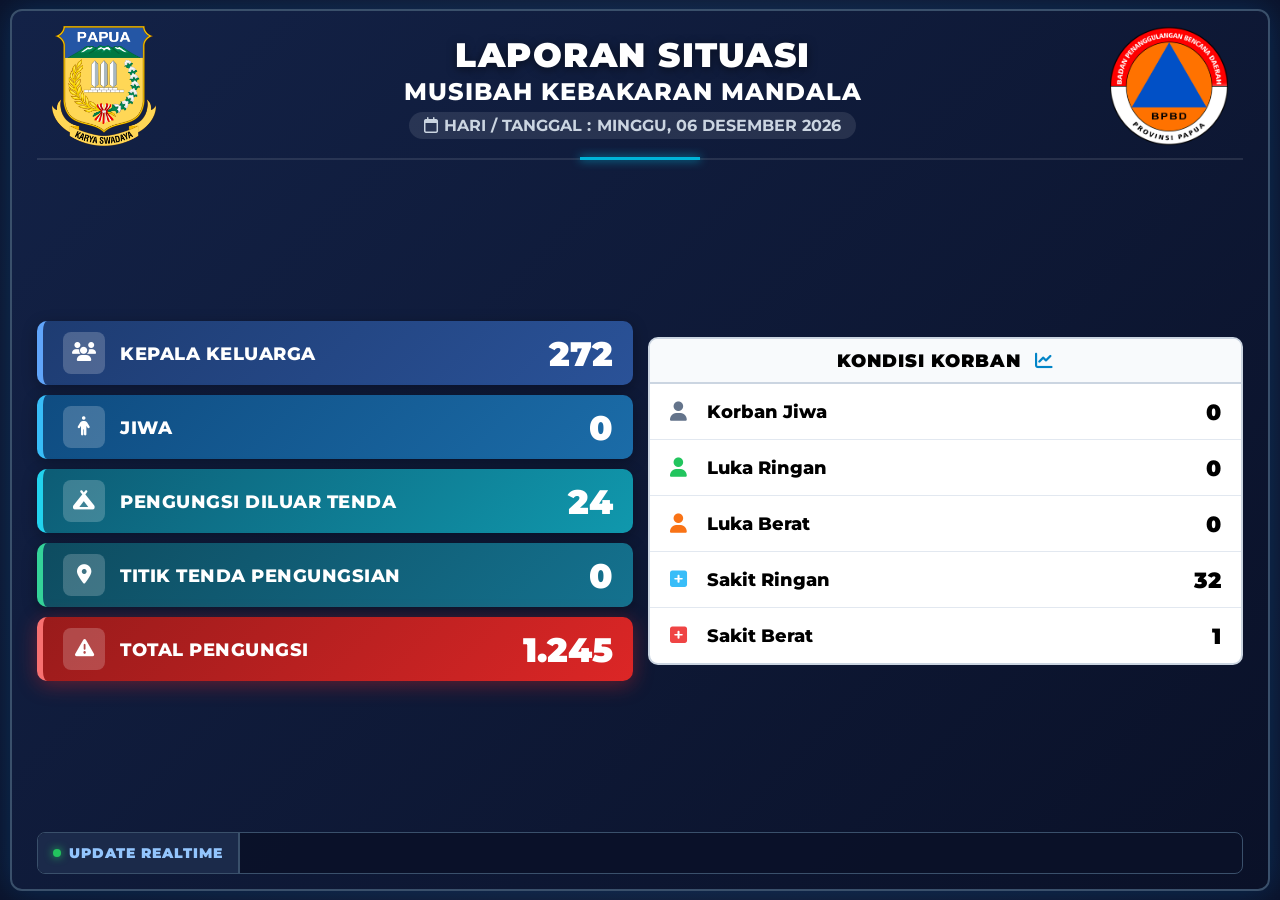
==== commit 45e5bad8: "Update index.html" ====
--- a/index.html
+++ b/index.html
@@ -68,7 +68,7 @@
                 <div class="main-victim-card">
                     <div class="card-left">
                         <div class="card-icon" style="background: rgba(255,255,255,0.2);"><i class="fa-solid fa-triangle-exclamation"></i></div>
-                        <div class="card-title">KORBAN TERDAMPAK</div>
+                        <div class="card-title">TOTAL PENGUNGSI</div>
                     </div>
                     <div class="card-value" id="val-korban-total">1.245</div>
                 </div>
@@ -140,4 +140,4 @@
 
     <script src="script.js"></script>
 </body>
-</html>+</html>
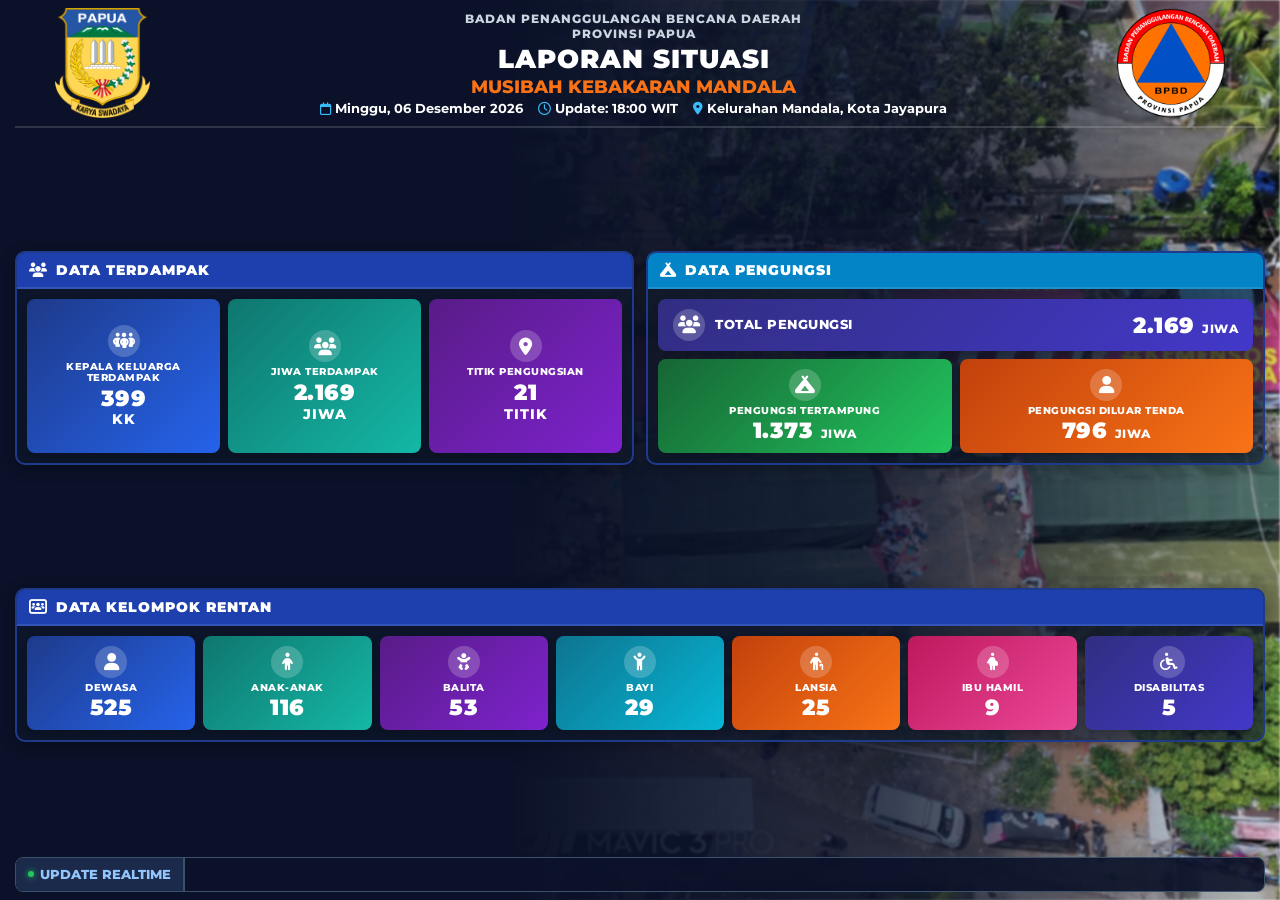
==== commit 51a72f34: "Add files via upload" ====
--- a/index.html
+++ b/index.html
@@ -9,123 +9,133 @@
     <link rel="stylesheet" href="style.css">
 </head>
 <body>
+    <!-- LAYER 1: GAMBAR BACKGROUND -->
+    <!-- (Ganti URL ini dengan foto Anda, misalnya: src="logo/background.jpg") -->
+    <img src="bg.jpeg" alt="Background" class="bg-blur-img">
 
+    <!-- LAYER 2: EFEK GELAP TRANSPARAN -->
+    <div class="bg-overlay"></div>
     <div class="dashboard-container">
         <!-- HEADER -->
         <div class="header">
             <div class="logo-left">
-                <img src="logo/logo_pemprov.jpeg" alt="Logo logo_pemprov" class="header-logo" style="height: 120px !important; width: auto !important;">
+                <img src="logo/logo_pemprov.jpeg" alt="Logo Pemprov" class="header-logo" style="height: 110px !important;">
             </div>
             <div class="title-center">
+                <div class="header-agency">BADAN PENANGGULANGAN BENCANA DAERAH<br>PROVINSI PAPUA</div>
                 <h1>LAPORAN SITUASI</h1>
                 <h2>MUSIBAH KEBAKARAN MANDALA</h2>
-                <div class="date-badge">
-                    <i class="fa-regular fa-calendar"></i> HARI / TANGGAL : <span id="header-date">SABTU, 05 SEPTEMBER 2026</span>
+                <div class="meta-info-bar">
+                    <span><i class="fa-regular fa-calendar"></i> <span id="header-date">Rabu, 09 September 2026</span></span>
+                    <span><i class="fa-regular fa-clock"></i> Update: <span id="header-time">18:00 WIT</span></span>
+                    <span><i class="fa-solid fa-location-dot"></i> <span id="header-location">Kelurahan Mandala, Kota Jayapura</span></span>
                 </div>
             </div>
             <div class="logo-right">
-                <img src="logo/logo_bpbd.png" alt="Logo BPBD" class="header-logo" style="height: 120px !important; width: auto !important;">
+                <img src="logo/logo_bpbd.png" alt="Logo BPBD" class="header-logo" style="height: 110px !important;">
             </div>
         </div>
 
-        <!-- CONTENT GRID -->
-        <div class="content-grid">
-            
-            <!-- KOLOM KIRI -->
-            <div class="column">
-                <div class="card bg-blue-1">
-                    <div class="card-left">
-                        <div class="card-icon"><i class="fa-solid fa-users"></i></div>
-                        <div class="card-title">KEPALA KELUARGA</div>
+        <!-- TOP CONTENT GRID (2 KOLOM) -->
+        <div class="dashboard-grid-top">
+            <!-- PANEL KIRI: DATA TERDAMPAK -->
+            <div class="panel-card">
+                <div class="panel-header bg-blue-header">
+                    <i class="fa-solid fa-users"></i> DATA TERDAMPAK
+                </div>
+                <div class="panel-body-grid-3">
+                    <div class="sub-card bg-blue-card">
+                        <div class="sub-icon"><i class="fa-solid fa-people-group"></i></div>
+                        <div class="sub-title">KEPALA KELUARGA TERDAMPAK</div>
+                        <div class="sub-value" id="val-kk">399 <span class="unit-block">KK</span></div>
                     </div>
-                    <div class="card-value" id="val-kk">272</div>
-                </div>
-
-                <div class="card bg-blue-2">
-                    <div class="card-left">
-                        <div class="card-icon"><i class="fa-solid fa-person"></i></div>
-                        <div class="card-title">JIWA</div>
+                    <div class="sub-card bg-teal-card">
+                        <div class="sub-icon"><i class="fa-solid fa-users"></i></div>
+                        <div class="sub-title">JIWA TERDAMPAK</div>
+                        <div class="sub-value" id="val-jiwa">2.169 <span class="unit-block">JIWA</span></div>
                     </div>
-                    <div class="card-value" id="val-jiwa-card">0</div>
-                </div>
-
-                <div class="card bg-teal-1">
-                    <div class="card-left">
-                        <div class="card-icon"><i class="fa-solid fa-campground"></i></div>
-                        <div class="card-title">PENGUNGSI DILUAR TENDA</div>
-                    </div>
-                    <div class="card-value" id="val-pengungsi">24</div>
-                </div>
-
-                <div class="card bg-teal-2">
-                    <div class="card-left">
-                        <div class="card-icon"><i class="fa-solid fa-location-dot"></i></div>
-                        <div class="card-title">TITIK TENDA PENGUNGSIAN</div>
-                    </div>
-                    <div class="card-value" id="val-tenda">0</div>
-                </div>
-
-                <div class="main-victim-card">
-                    <div class="card-left">
-                        <div class="card-icon" style="background: rgba(255,255,255,0.2);"><i class="fa-solid fa-triangle-exclamation"></i></div>
-                        <div class="card-title">TOTAL PENGUNGSI</div>
-                    </div>
-                    <div class="card-value" id="val-korban-total">1.245</div>
-                </div>
-            </div>
-
-            <!-- KOLOM KANAN (HANYA KONDISI KORBAN) -->
-            <div class="column right-column-single">
-                <div class="victim-details-box">
-                    <div class="victim-header">
-                        KONDISI KORBAN <i class="fa-solid fa-chart-line"></i>
-                    </div>
-
-                    <div class="sub-row">
-                        <div class="sub-row-left">
-                            <i class="fa-solid fa-user" style="color: #64748b; font-size: 1.2rem; width: 25px;"></i>
-                            <span>Korban Jiwa</span>
-                        </div>
-                        <div class="sub-row-val" id="val-jiwa">0</div>
-                    </div>
-
-                    <div class="sub-row">
-                        <div class="sub-row-left">
-                            <i class="fa-solid fa-user" style="color: #22c55e; font-size: 1.2rem; width: 25px;"></i>
-                            <span>Luka Ringan</span>
-                        </div>
-                        <div class="sub-row-val" id="val-luka-ringan">0</div>
-                    </div>
-
-                    <div class="sub-row">
-                        <div class="sub-row-left">
-                            <i class="fa-solid fa-user" style="color: #f97316; font-size: 1.2rem; width: 25px;"></i>
-                            <span>Luka Berat</span>
-                        </div>
-                        <div class="sub-row-val" id="val-luka-berat">0</div>
-                    </div>
-
-                    <div class="sub-row">
-                        <div class="sub-row-left">
-                            <i class="fa-solid fa-square-plus" style="color: #38bdf8; font-size: 1.2rem; width: 25px;"></i>
-                            <span>Sakit Ringan</span>
-                        </div>
-                        <div class="sub-row-val" id="val-sakit-ringan">32</div>
-                    </div>
-
-                    <div class="sub-row">
-                        <div class="sub-row-left">
-                            <i class="fa-solid fa-square-plus" style="color: #ef4444; font-size: 1.2rem; width: 25px;"></i>
-                            <span>Sakit Berat</span>
-                        </div>
-                        <div class="sub-row-val" id="val-sakit-berat">1</div>
+                    <div class="sub-card bg-purple-card">
+                        <div class="sub-icon"><i class="fa-solid fa-location-dot"></i></div>
+                        <div class="sub-title">TITIK PENGUNGSIAN</div>
+                        <div class="sub-value" id="val-tenda">21 <span class="unit-block">TITIK</span></div>
                     </div>
                 </div>
             </div>
 
+            <!-- PANEL KANAN: DATA PENGUNGSI -->
+            <div class="panel-card">
+                <div class="panel-header bg-cyan-header">
+                    <i class="fa-solid fa-campground"></i> DATA PENGUNGSI
+                </div>
+                <div class="panel-body-stack">
+                    <div class="sub-card-full bg-indigo-card">
+                        <div class="full-left">
+                            <div class="sub-icon"><i class="fa-solid fa-users"></i></div>
+                            <div class="sub-title">TOTAL PENGUNGSI</div>
+                        </div>
+                        <div class="sub-value" id="val-total-pengungsi">2.169 <span class="unit">JIWA</span></div>
+                    </div>
+                    <div class="panel-body-grid-2">
+                        <div class="sub-card bg-green-card">
+                            <div class="sub-icon"><i class="fa-solid fa-campground"></i></div>
+                            <div class="sub-title">PENGUNGSI TERTAMPUNG</div>
+                            <div class="sub-value" id="val-tertampung">1.373 <span class="unit">JIWA</span></div>
+                        </div>
+                        <div class="sub-card bg-orange-card">
+                            <div class="sub-icon"><i class="fa-solid fa-user"></i></div>
+                            <div class="sub-title">PENGUNGSI DILUAR TENDA</div>
+                            <div class="sub-value" id="val-belum-tertampung">796 <span class="unit">JIWA</span></div>
+                        </div>
+                    </div>
+                </div>
+            </div>
         </div>
 
-        <!-- FOOTER RUNNING TEXT REALTIME -->
+        <!-- BOTTOM PANEL: DATA KELOMPOK RENTAN (7 KOLOM) -->
+        <div class="panel-card">
+            <div class="panel-header bg-blue-header">
+                <i class="fa-solid fa-users-rectangle"></i> DATA KELOMPOK RENTAN
+            </div>
+            <div class="panel-body-grid-7">
+                <div class="sub-card bg-blue-card">
+                    <div class="sub-icon"><i class="fa-solid fa-user"></i></div>
+                    <div class="sub-title">DEWASA</div>
+                    <div class="sub-value" id="val-dewasa">525</div>
+                </div>
+                <div class="sub-card bg-teal-card">
+                    <div class="sub-icon"><i class="fa-solid fa-child"></i></div>
+                    <div class="sub-title">ANAK-ANAK</div>
+                    <div class="sub-value" id="val-anak">116</div>
+                </div>
+                <div class="sub-card bg-purple-card">
+                    <div class="sub-icon"><i class="fa-solid fa-baby"></i></div>
+                    <div class="sub-title">BALITA</div>
+                    <div class="sub-value" id="val-balita">53</div>
+                </div>
+                <div class="sub-card bg-cyan-card-item">
+                    <div class="sub-icon"><i class="fa-solid fa-child-reaching"></i></div>
+                    <div class="sub-title">BAYI</div>
+                    <div class="sub-value" id="val-bayi">29</div>
+                </div>
+                <div class="sub-card bg-orange-card">
+                    <div class="sub-icon"><i class="fa-solid fa-person-cane"></i></div>
+                    <div class="sub-title">LANSIA</div>
+                    <div class="sub-value" id="val-lansia">25</div>
+                </div>
+                <div class="sub-card bg-pink-card">
+                    <div class="sub-icon"><i class="fa-solid fa-person-pregnant"></i></div>
+                    <div class="sub-title">IBU HAMIL</div>
+                    <div class="sub-value" id="val-hamil">9</div>
+                </div>
+                <div class="sub-card bg-indigo-card">
+                    <div class="sub-icon"><i class="fa-solid fa-wheelchair"></i></div>
+                    <div class="sub-title">DISABILITAS</div>
+                    <div class="sub-value" id="val-disabilitas">5</div>
+                </div>
+            </div>
+        </div>
+
+        <!-- FOOTER RUNNING TEXT -->
         <div class="footer-realtime-container">
             <div class="footer-badge-fixed">
                 <span class="dot-pulse"></span> UPDATE REALTIME
@@ -137,7 +147,6 @@
             </div>
         </div>
     </div>
-
     <script src="script.js"></script>
 </body>
-</html>
+</html>
--- a/style.css
+++ b/style.css
@@ -1,242 +1,263 @@
-* {
-    box-sizing: border-box;
+* { box-sizing: border-box; margin: 0; padding: 0; font-family: 'Montserrat', sans-serif; }
+
+body {
     margin: 0;
-    padding: 0;
-    font-family: 'Montserrat', sans-serif;
-}
-
-body {
-    background-color: #0b132b;
-    background-image: radial-gradient(circle at center, #1c2541 0%, #0b132b 100%);
-    color: #ffffff;
-    height: 100vh;
-    display: flex;
-    justify-content: center;
-    align-items: center;
-    padding: 10px;
+    width: 100vw;
+    height: 100vh;
+    padding: 0; /* Menghilangkan sisa jarak di pinggir layar */
     overflow: hidden;
-}
-
-.dashboard-container {
-    width: 100%;
-    height: 98vh;
-    max-width: 100%;
-    background: linear-gradient(135deg, #132247 0%, #0a1128 100%);
-    border: 2px solid #3a506b;
-    border-radius: 12px;
-    box-shadow: 0 0 30px rgba(0, 150, 255, 0.2);
-    padding: 15px 25px;
-    display: flex;
-    flex-direction: column;
-    justify-content: space-between;
+    display: flex;
+    justify-content: center;
+    align-items: center;
+    color: #ffffff; 
     position: relative;
 }
 
-/* HEADER SECTION */
-.header {
-    display: flex;
-    justify-content: space-between;
-    align-items: center;
-    border-bottom: 2px solid rgba(255, 255, 255, 0.1);
-    padding-bottom: 12px;
-    margin-bottom: 10px;
-    position: relative;
-}
-
-.header::after {
+/* --- LAYER 1: GAMBAR BACKGROUND FULL LAYAR --- */
+.bg-blur-img {
+    position: fixed;
+    top: 0;
+    left: 0;
+    width: 100vw;
+    height: 100vh;
+    object-fit: cover;
+    filter: blur(1px);
+    z-index: 1; 
+}
+
+/* --- LAYER 2: OVERLAY GRADASI PEKAT DI KIRI, PUDAR DI KANAN --- */
+body::after {
     content: '';
     position: absolute;
-    bottom: -2px;
-    left: 45%;
-    width: 10%;
-    height: 3px;
-    background: #00b4d8;
-    box-shadow: 0 0 10px #00b4d8;
-}
-
-.logo-left {
-    display: flex;
-    align-items: center;
-    margin-left: 15px;
-}
-
-.logo-right {
-    display: flex;
-    align-items: center;
-    margin-right: 15px;
-}
-
-.header-logo {
-    height: 110px !important;
-    width: auto !important;
-    object-fit: contain;
-}
-
+    top: 0;
+    left: 0;
+    width: 100vw;
+    height: 100vh;
+    background: linear-gradient(90deg, rgba(10, 17, 40, 1) 0%, rgba(10, 17, 40, 1) 40%, rgba(10, 17, 40, 0.8) 70%, rgba(10, 17, 40, 0.1) 100%);
+    z-index: 2;
+    pointer-events: none;
+}
+
+/* --- LAYER 3: BUNGKUS UTAMA (FULL 100% LAYAR TANPA JARAK) --- */
+.dashboard-container {
+    position: relative;
+    z-index: 10;
+    width: 100vw;
+    height: 100vh;
+    background: transparent; 
+    border: none; 
+    border-radius: 0; /* Menghilangkan sudut melengkung agar pas di ujung monitor/proyektor */
+    padding: 8px 15px; /* Padding tipis agar konten tidak terlalu menempel ke tepi layar */
+    display: flex;
+    flex-direction: column;
+    justify-content: space-between;
+    color: #ffffff;
+}
+
+/* --- HEADER --- */
+.header {
+    display: flex;
+    justify-content: space-between;
+    align-items: center;
+    border-bottom: 2px solid rgba(255, 255, 255, 0.15);
+    padding-bottom: 8px;
+    margin-bottom: 8px;
+}
+/* ... (SISA KODE CSS KE BAWAH TETAP SAMA SEPERTI SEBELUMNYA) ... */
 .title-center {
     text-align: center;
-}
-
+    flex-grow: 1;
+    display: flex;
+    flex-direction: column;
+    align-items: center;
+}
+.header-agency {
+    font-size: 0.75rem;
+    font-weight: 800;
+    letter-spacing: 1px;
+    color: #cbd5e1;
+    margin-bottom: 2px;
+    text-transform: uppercase;
+}
 .title-center h1 {
-    font-size: 2.1rem;
+    font-size: 1.6rem;
     font-weight: 900;
-    letter-spacing: 1.5px;
-    color: #ffffff;
-    text-shadow: 0 2px 10px rgba(0,0,0,0.5);
+    letter-spacing: 1px;
+    color: #ffffff;
     margin-bottom: 2px;
 }
-
 .title-center h2 {
-    font-size: 1.5rem;
-    font-weight: 800;
-    letter-spacing: 1px;
-    color: #ffffff;
-    margin-bottom: 6px;
-}
-
-.date-badge {
-    display: inline-flex;
-    align-items: center;
-    gap: 6px;
-    background: rgba(255, 255, 255, 0.1);
-    padding: 4px 15px;
-    border-radius: 20px;
-    font-size: 1rem;
-    color: #cbd5e1;
+    font-size: 1.1rem;
+    font-weight: 800;
+    color: #f97316;
+    margin-bottom: 4px;
+}
+.meta-info-bar {
+    display: flex;
+    justify-content: center;
+    align-items: center;
+    gap: 15px;
+    font-size: 0.8rem;
+    color: #ffffff;
     font-weight: 700;
 }
-
-/* MAIN GRID CONTENT */
-.content-grid {
+.meta-info-bar i { color: #38bdf8; }
+
+.logo-left {
+    display: flex;
+    align-items: center;
+    margin-left: 40px;
+}
+.logo-right {
+    display: flex;
+    align-items: center;
+    margin-right: 40px;
+}
+
+/* --- PANEL GRID --- */
+.dashboard-grid-top {
     display: grid;
     grid-template-columns: 1fr 1fr;
-    gap: 15px;
+    gap: 12px;
+    margin-bottom: 8px;
+    align-items: stretch;
+}
+.panel-card {
+    background: rgba(15, 23, 42, 0.65); /* Isi panel sedikit transparan */
+    border: 2px solid #1e3a8a;
+    border-radius: 10px;
+    overflow: hidden;
+    display: flex;
+    flex-direction: column;
+    box-shadow: 0 4px 15px rgba(0,0,0,0.3);
+}
+.panel-header {
+    padding: 8px 12px;
+    font-size: 0.9rem;
+    font-weight: 900;
+    letter-spacing: 1px;
+    display: flex;
+    align-items: center;
+    gap: 8px;
+    color: #ffffff;
+    border-bottom: 2px solid rgba(255,255,255,0.1);
+}
+.bg-blue-header { background: #1e40af; }
+.bg-cyan-header { background: #0284c7; }
+
+.panel-body-grid-3 {
+    display: grid;
+    grid-template-columns: 1fr 1fr 1fr;
+    gap: 8px;
+    padding: 10px;
     flex-grow: 1;
-    align-content: center;
-}
-
-.column {
-    display: flex;
-    flex-direction: column;
+    align-items: stretch;
+}
+.panel-body-grid-2 {
+    display: grid;
+    grid-template-columns: 1fr 1fr;
+    gap: 8px;
+}
+.panel-body-stack {
+    display: flex;
+    flex-direction: column;
+    gap: 8px;
+    padding: 10px;
+}
+.panel-body-grid-7 {
+    display: grid;
+    grid-template-columns: repeat(7, 1fr);
+    gap: 8px;
+    padding: 10px;
+}
+
+/* --- KUNCI WARNA FONT TETAP PUTIH --- */
+.sub-card, .sub-card-full, .sub-title, .sub-value, .unit, .unit-block {
+    color: #ffffff !important;
+}
+
+.sub-card {
+    border-radius: 8px;
+    padding: 10px 6px;
+    display: flex;
+    flex-direction: column;
+    align-items: center;
+    justify-content: center;
+    text-align: center;
+    box-shadow: 0 4px 10px rgba(0,0,0,0.2);
+    height: 100%;
+}
+.sub-card-full {
+    border-radius: 8px;
+    padding: 10px 15px;
+    display: flex;
+    align-items: center;
+    justify-content: space-between;
+    box-shadow: 0 4px 10px rgba(0,0,0,0.2);
+}
+.full-left {
+    display: flex;
+    align-items: center;
     gap: 10px;
 }
 
-/* Menyamakan tinggi kolom kanan dengan kolom kiri */
-.right-column-single {
-    justify-content: center;
-}
-
-/* CARD STYLES */
-.card {
-    display: flex;
-    align-items: center;
-    justify-content: space-between;
-    border-radius: 10px;
-    padding: 11px 20px;
-    box-shadow: 0 4px 15px rgba(0,0,0,0.3);
-    color: #ffffff;
-}
-
-.card-left {
-    display: flex;
-    align-items: center;
-    gap: 15px;
-}
-
-.card-icon {
-    width: 42px;
-    height: 42px;
-    background: rgba(255, 255, 255, 0.2);
-    border-radius: 8px;
-    display: flex;
-    justify-content: center;
-    align-items: center;
-    font-size: 1.2rem;
-}
-
-.card-title {
+.sub-icon {
     font-size: 1.1rem;
+    margin-bottom: 4px;
+    background: rgba(255,255,255,0.2);
+    width: 32px;
+    height: 32px;
+    border-radius: 50%;
+    display: flex;
+    align-items: center;
+    justify-content: center;
+    color: #ffffff;
+}
+.sub-card-full .sub-icon {
+    margin-bottom: 0;
+    width: 32px;
+    height: 32px;
+}
+.sub-title {
+    font-size: 0.65rem;
     font-weight: 800;
     letter-spacing: 0.5px;
-}
-
-.card-value {
-    font-size: 2.1rem;
-    font-weight: 900;
-}
-
-/* GRADIENTS & COLORS FOR LEFT COLUMN */
-.bg-blue-1 { background: linear-gradient(135deg, #1e3c72 0%, #2a5298 100%); border-left: 6px solid #60a5fa; }
-.bg-blue-2 { background: linear-gradient(135deg, #0f4c81 0%, #1b6ca8 100%); border-left: 6px solid #38bdf8; }
-.bg-teal-1 { background: linear-gradient(135deg, #0d5c75 0%, #1098ad 100%); border-left: 6px solid #22d3ee; }
-.bg-teal-2 { background: linear-gradient(135deg, #0e4c60 0%, #14728f 100%); border-left: 6px solid #34d399; }
-
-/* KORBAN TERDAMPAK DI BAWAH KIRI */
-.main-victim-card {
-    background: linear-gradient(135deg, #991b1b 0%, #dc2626 100%);
-    border-radius: 10px;
-    padding: 11px 20px;
-    display: flex;
-    justify-content: space-between;
-    align-items: center;
-    box-shadow: 0 4px 20px rgba(220, 38, 38, 0.4);
-    border-left: 6px solid #f87171;
-    color: #ffffff;
-}
-
-/* BOX KONDISI KORBAN DI KANAN (SAMA RATA) */
-.victim-details-box {
-    background: #ffffff;
-    border-radius: 10px;
-    border: 2px solid #cbd5e1;
-    overflow: hidden;
-    display: flex;
-    flex-direction: column;
-}
-
-.victim-header {
-    background: #f8fafc;
-    color: #000000;
-    text-align: center;
-    padding: 11px;
-    font-weight: 900;
-    font-size: 1.1rem;
-    letter-spacing: 1px;
-    border-bottom: 2px solid #cbd5e1;
-}
-
-.victim-header i {
-    color: #0284c7;
-    margin-left: 8px;
-}
-
-.sub-row {
-    display: flex;
-    justify-content: space-between;
-    align-items: center;
-    padding: 13.5px 20px;
-    border-bottom: 1px solid #e2e8f0;
-    font-size: 1.1rem;
-    font-weight: 800;
-    color: #000000;
-}
-
-.sub-row:last-child {
-    border-bottom: none;
-}
-
-.sub-row-left {
-    display: flex;
-    align-items: center;
-    gap: 12px;
-}
-
-.sub-row-val {
+    margin-bottom: 2px;
+    line-height: 1.1;
+}
+.sub-card-full .sub-title {
+    margin-bottom: 0;
+    font-size: 0.8rem;
+}
+.sub-value {
     font-size: 1.4rem;
     font-weight: 900;
-    color: #000000;
-}
-
-/* FOOTER RUNNING TEXT REALTIME */
+    letter-spacing: 0.5px;
+    line-height: 1.1;
+}
+.unit {
+    font-size: 0.75rem;
+    font-weight: 800;
+}
+.unit-block {
+    display: block;
+    font-size: 0.85rem;
+    font-weight: 800;
+    letter-spacing: 1px;
+    margin-top: 2px;
+}
+
+/* --- WARNA GRADIENT CARD KHUSUS --- */
+.bg-blue-card { background: linear-gradient(135deg, #1e3a8a 0%, #2563eb 100%); }
+.bg-teal-card { background: linear-gradient(135deg, #0f766e 0%, #14b8a6 100%); }
+.bg-purple-card { background: linear-gradient(135deg, #581c87 0%, #7e22ce 100%); }
+.bg-cyan-card-item { background: linear-gradient(135deg, #0e7490 0%, #06b6d4 100%); }
+.bg-indigo-card { background: linear-gradient(135deg, #312e81 0%, #4338ca 100%); }
+.bg-green-card { background: linear-gradient(135deg, #166534 0%, #22c55e 100%); }
+.bg-orange-card { background: linear-gradient(135deg, #c2410c 0%, #f97316 100%); }
+.bg-pink-card { background: linear-gradient(135deg, #be185d 0%, #ec4899 100%); }
+
+/* --- RUNNING TEXT --- */
 .footer-realtime-container {
     background: rgba(10, 17, 40, 0.9);
     border: 1px solid #3a506b;
@@ -244,115 +265,24 @@
     display: flex;
     align-items: center;
     overflow: hidden;
-    height: 42px;
-}
-
+    height: 35px;
+}
 .footer-badge-fixed {
     background: #1b2a4a;
     color: #93c5fd;
-    padding: 0 15px;
+    padding: 0 12px;
     height: 100%;
     display: flex;
     align-items: center;
-    gap: 8px;
-    font-weight: 900;
-    font-size: 0.9rem;
-    letter-spacing: 1px;
+    gap: 6px;
+    font-weight: 800;
+    font-size: 0.8rem;
     border-right: 2px solid #3a506b;
     white-space: nowrap;
     z-index: 2;
 }
-
-.running-text-wrapper {
-    width: 100%;
-    overflow: hidden;
-    white-space: nowrap;
-    position: relative;
-}
-
-.running-text {
-    display: inline-block;
-    padding-left: 100%;
-    animation: marquee 30s linear infinite;
-    font-size: 1rem;
-    color: #e2e8f0;
-    font-weight: 800;
-    letter-spacing: 1px;
-}
-
-@keyframes marquee {
-    0%   { transform: translate(0, 0); }
-    100% { transform: translate(-100%, 0); }
-}
-
-.dot-pulse {
-    width: 8px;
-    height: 8px;
-    background-color: #22c55e;
-    border-radius: 50%;
-    display: inline-block;
-    box-shadow: 0 0 8px #22c55e;
-    animation: pulse 1.5s infinite;
-}
-
-@keyframes pulse {
-    0% { transform: scale(0.95); opacity: 0.8; }
-    50% { transform: scale(1.3); opacity: 1; box-shadow: 0 0 12px #22c55e; }
-    100% { transform: scale(0.95); opacity: 0.8; }
-}
-
-/* --- MEDIA QUERIES UNTUK HP / LAYAR KECIL --- */
-@media (max-width: 900px) {
-    body {
-        overflow: auto;
-        height: auto;
-    }
-
-    .dashboard-container {
-        height: auto;
-    }
-
-    .content-grid {
-        grid-template-columns: 1fr;
-    }
-
-    .header {
-        flex-direction: row;
-        justify-content: space-between;
-        align-items: center;
-    }
-
-    .header-logo {
-        height: 45px !important;
-    }
-
-    .title-center h1 {
-        font-size: 1rem;
-    }
-
-    .title-center h2 {
-        font-size: 0.8rem;
-    }
-
-    .date-badge {
-        font-size: 0.7rem;
-        padding: 2px 8px;
-    }
-
-    .card-value {
-        font-size: 1.8rem;
-    }
-
-    .footer-realtime-container {
-        flex-direction: column;
-        height: auto;
-    }
-
-    .footer-badge-fixed {
-        width: 100%;
-        justify-content: center;
-        border-right: none;
-        border-bottom: 1px solid #3a506b;
-        padding: 6px;
-    }
-}+.running-text-wrapper { width: 100%; overflow: hidden; white-space: nowrap; position: relative; }
+.running-text { display: inline-block; padding-left: 100%; animation: marquee 30s linear infinite; font-size: 0.85rem; color: #e2e8f0; font-weight: 700; }
+@keyframes marquee { 0% { transform: translate(0, 0); } 100% { transform: translate(-100%, 0); } }
+.dot-pulse { width: 6px; height: 6px; background-color: #22c55e; border-radius: 50%; display: inline-block; box-shadow: 0 0 6px #22c55e; animation: pulse 1.5s infinite; }
+@keyframes pulse { 0% { transform: scale(0.95); opacity: 0.8; } 50% { transform: scale(1.3); opacity: 1; } 100% { transform: scale(0.95); opacity: 0.8; } }
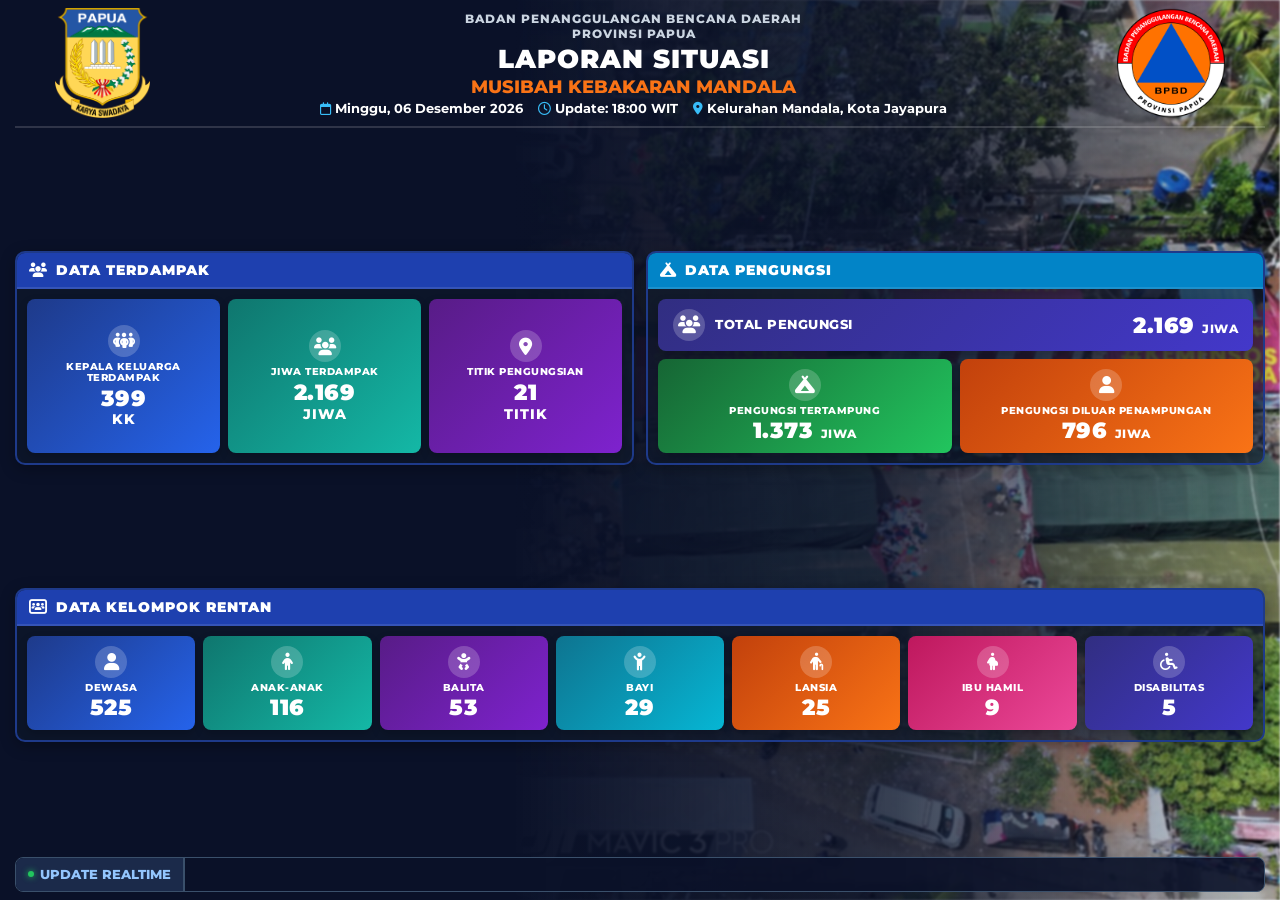
==== commit 82eff410: "Update index.html" ====
--- a/index.html
+++ b/index.html
@@ -83,7 +83,7 @@
                         </div>
                         <div class="sub-card bg-orange-card">
                             <div class="sub-icon"><i class="fa-solid fa-user"></i></div>
-                            <div class="sub-title">PENGUNGSI DILUAR TENDA</div>
+                            <div class="sub-title">PENGUNGSI DILUAR PENAMPUNGAN</div>
                             <div class="sub-value" id="val-belum-tertampung">796 <span class="unit">JIWA</span></div>
                         </div>
                     </div>
@@ -149,4 +149,4 @@
     </div>
     <script src="script.js"></script>
 </body>
-</html>+</html>
